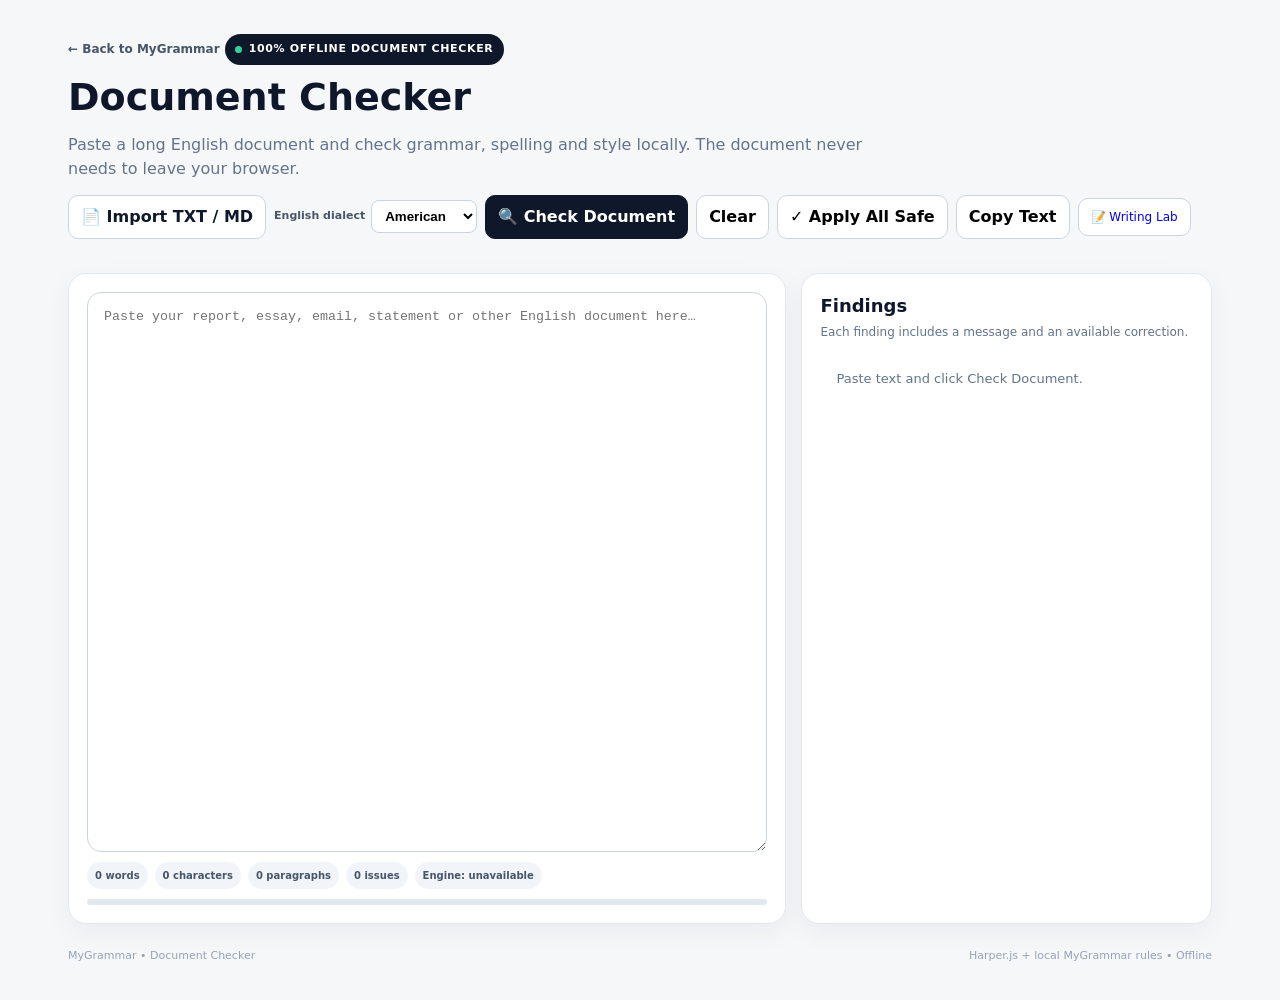
==== Document.html @ b42a9609 "Add dialect selector and bulk safe correction controls" ====
<!DOCTYPE html>
<html lang="en">
<head>
<meta charset="UTF-8">
<meta name="viewport" content="width=device-width,initial-scale=1.0">
<meta name="theme-color" content="#0f172a">
<title>MyGrammar — Document Checker</title>
<link rel="manifest" href="manifest.json">
<link rel="stylesheet" href="style.css">
<style>
.doc-hero{padding:8px 0 20px}.doc-hero h1{margin:4px 0 7px;font-size:38px}.doc-hero p{max-width:820px;color:#64748b;margin:0}
.doc-toolbar{display:flex;gap:8px;flex-wrap:wrap;align-items:center;margin:14px 0}.doc-toolbar label,.doc-toolbar button{font:inherit;font-weight:800}.file-input{display:none}.file-label,.doc-btn{border:1px solid #cbd5e1;background:#fff;border-radius:10px;padding:9px 12px;cursor:pointer;font-size:12px}.doc-btn.primary{background:#0f172a;color:#fff;border-color:#0f172a}
.doc-layout{display:grid;grid-template-columns:minmax(0,1.4fr) minmax(340px,.8fr);gap:15px}.doc-editor,.doc-results{padding:18px}.doc-editor textarea{min-height:560px;margin-top:0}.doc-meta{display:flex;gap:7px;flex-wrap:wrap;margin:10px 0}.stat{font-size:10px;font-weight:800;background:#f1f5f9;color:#475569;padding:6px 8px;border-radius:999px}
.progress{height:6px;background:#e2e8f0;border-radius:999px;overflow:hidden;margin-top:10px}.progress>span{display:block;height:100%;width:0;background:#0f172a;transition:width .2s}
.results-scroll{max-height:610px;overflow:auto;display:grid;gap:9px}.result-item{border:1px solid #e2e8f0;border-radius:12px;padding:12px;background:#fbfdff}.result-item h3{margin:0;font-size:13px}.result-item p{margin:6px 0;font-size:12px;color:#475569}.result-snippet{font-family:ui-monospace,SFMono-Regular,Menlo,monospace;background:#f8fafc;border-radius:8px;padding:8px;font-size:11px;white-space:pre-wrap}.result-actions{display:flex;gap:7px;margin-top:9px}.result-actions button{border:1px solid #cbd5e1;border-radius:8px;background:#fff;padding:7px 9px;font-size:11px;font-weight:800;cursor:pointer}.result-actions .apply{background:#0f172a;color:#fff}.ok-state{padding:18px;color:#166534;background:#f0fdf4;border-radius:12px;border:1px solid #bbf7d0;font-size:13px}
@media(max-width:900px){.doc-layout{grid-template-columns:1fr}.results-scroll{max-height:none}}@media(max-width:600px){.doc-hero h1{font-size:32px}.doc-editor textarea{min-height:400px}}
</style>
</head>
<body>
<div class="shell">
<header class="doc-hero">
<a href="index.html" class="back" style="text-decoration:none;color:#475569;font-size:12px;font-weight:800">← Back to MyGrammar</a>
<div class="brand-row"><span class="offline-dot"></span><span>100% OFFLINE DOCUMENT CHECKER</span></div>
<h1>Document Checker</h1>
<p>Paste a long English document and check grammar, spelling and style locally. The document never needs to leave your browser.</p>
<div class="doc-toolbar">
<label for="fileInput" class="file-label">📄 Import TXT / MD</label>
<label style="display:flex;align-items:center;gap:6px;font-size:11px;color:#475569;font-weight:800">English dialect<select id="dialectSelect" style="border:1px solid #cbd5e1;border-radius:8px;padding:7px 9px;background:#fff;font-weight:700"><option value="American">American</option><option value="British">British</option><option value="Australian">Australian</option><option value="Canadian">Canadian</option><option value="Indian">Indian</option></select></label><input id="fileInput" class="file-input" type="file" accept=".txt,.md,text/plain,text/markdown">
<button id="checkBtn" class="doc-btn primary">🔍 Check Document</button>
<button id="clearBtn" class="doc-btn">Clear</button>
<button id="applyAllBtn" class="doc-btn">✓ Apply All Safe</button>
<button id="copyBtn" class="doc-btn">Copy Text</button>
<a href="Toefl.html" class="file-label" style="text-decoration:none">📝 Writing Lab</a>
</div>
</header>

<div class="doc-layout">
<section class="card doc-editor">
<textarea id="docText" placeholder="Paste your report, essay, email, statement or other English document here…"></textarea>
<div class="doc-meta">
<span id="wordStat" class="stat">0 words</span>
<span id="charStat" class="stat">0 characters</span>
<span id="paraStat" class="stat">0 paragraphs</span>
<span id="issueStat" class="stat">0 issues</span>
<span id="engineStat" class="stat">Engine: loading…</span>
</div>
<div class="progress"><span id="progressBar"></span></div>
</section>

<aside class="card doc-results">
<h2 style="margin:0;font-size:18px">Findings</h2>
<p style="margin:4px 0 12px;color:#64748b;font-size:12px">Each finding includes a message and an available correction.</p>
<div id="results" class="results-scroll"><div style="padding:16px;color:#64748b;font-size:13px">Paste text and click Check Document.</div></div>
</aside>
</div>

<footer><span>MyGrammar • Document Checker</span><span>Harper.js + local MyGrammar rules • Offline</span></footer>
</div>
<script src="vendor/harper.bundle.js"></script>
<script src="document.js"></script>
</body>
</html>
---- style.css ----
:root{font-family:Inter,ui-sans-serif,system-ui,-apple-system,BlinkMacSystemFont,"Segoe UI",sans-serif;color:#0f172a;background:#f6f7f9;line-height:1.5}
*{box-sizing:border-box}body{margin:0}.shell{max-width:1180px;margin:0 auto;padding:26px 18px 36px}.topbar{display:flex;justify-content:space-between;gap:20px;align-items:flex-start;padding:8px 0 22px}.brand-row{display:inline-flex;align-items:center;gap:7px;background:#0f172a;color:#fff;font-size:11px;font-weight:800;letter-spacing:.06em;border-radius:999px;padding:7px 10px}.offline-dot{width:7px;height:7px;border-radius:50%;background:#34d399}.topbar h1{font-size:42px;line-height:1;margin:13px 0 7px;letter-spacing:-.03em}.topbar p{margin:0;color:#64748b;font-size:15px}.kb-status{font-size:12px;color:#64748b;padding:8px 0}
.tabs{display:flex;gap:7px;flex-wrap:wrap;margin-bottom:16px}.tab{border:1px solid #dbe1e8;background:#fff;color:#334155;padding:10px 14px;border-radius:11px;font-weight:800;cursor:pointer}.tab:hover{border-color:#94a3b8}.tab.active{background:#0f172a;color:#fff;border-color:#0f172a}
.tab-panel{display:none}.tab-panel.active{display:block}.grid-main{display:grid;grid-template-columns:minmax(0,1.4fr) minmax(340px,.8fr);gap:16px}.card{background:#fff;border:1px solid #e4e8ee;border-radius:18px;box-shadow:0 9px 28px rgba(15,23,42,.05)}.editor-card,.suggestion-card{padding:20px}.panel-title{display:flex;justify-content:space-between;gap:14px;align-items:flex-start}.panel-title h2{font-size:18px;margin:0}.panel-title p{font-size:12px;color:#64748b;margin:4px 0 0}.panel-title.compact{margin-bottom:12px}.mini-status{font-size:12px;color:#64748b;white-space:nowrap}.count-badge{display:grid;place-items:center;min-width:28px;height:28px;padding:0 7px;background:#f1f5f9;border-radius:999px;font-size:12px;font-weight:800}
textarea{display:block;width:100%;min-height:300px;margin-top:14px;resize:vertical;border:1px solid #cbd5e1;border-radius:14px;padding:16px;font:17px/1.65 inherit;color:#0f172a;outline:none;background:#fff}textarea:focus{border-color:#94a3b8;box-shadow:0 0 0 3px rgba(15,23,42,.06)}.editor-footer{display:flex;justify-content:space-between;gap:12px;align-items:center;margin-top:11px}.button-row{display:flex;gap:8px}.btn{border:1px solid #cbd5e1;background:#fff;border-radius:10px;padding:9px 12px;font:inherit;font-weight:800;cursor:pointer}.btn:hover{transform:translateY(-1px)}.btn.ghost{background:#f8fafc}.issue-summary{font-size:12px;color:#64748b}.suggestions{display:grid;gap:10px;max-height:490px;overflow:auto;padding-right:2px}.empty-state{padding:18px 3px;color:#64748b;font-size:13px}.suggestion{border:1px solid #e2e8f0;border-radius:13px;padding:13px;background:#fbfdff}.suggestion-head{display:flex;align-items:center;gap:8px}.severity{font-size:10px;text-transform:uppercase;letter-spacing:.06em;font-weight:900}.severity.error{color:#b91c1c}.severity.warn{color:#a16207}.suggestion h3{font-size:13px;margin:0}.comparison{margin-top:7px;font-size:14px}.wrong{color:#b91c1c;text-decoration:line-through}.correct{color:#166534;font-weight:900}.explanation{font-size:12px;color:#475569;margin-top:7px}.formula-box{margin-top:9px;padding:9px;border-radius:10px;background:#f8fafc;border:1px solid #eef2f7}.formula-label{font-size:9px;letter-spacing:.07em;text-transform:uppercase;font-weight:900;color:#64748b}.formula{font-family:ui-monospace,SFMono-Regular,Menlo,monospace;font-size:12px;margin-top:3px}.suggestion-actions{display:flex;gap:7px;margin-top:10px}.suggestion-actions button{border:1px solid #cbd5e1;background:#fff;border-radius:8px;padding:7px 10px;font-size:11px;font-weight:800;cursor:pointer}.suggestion-actions .apply{background:#0f172a;color:#fff;border-color:#0f172a}
.quick-guide{margin-top:16px;padding:18px;display:flex;justify-content:space-between;gap:20px;align-items:center}.eyebrow{font-size:10px;letter-spacing:.1em;text-transform:uppercase;font-weight:900;color:#64748b}.quick-guide h3{margin:4px 0 0;font-size:16px}.guide-chips{display:flex;flex-wrap:wrap;gap:7px;justify-content:flex-end}.guide-chips span{font-size:11px;border:1px solid #e2e8f0;border-radius:999px;padding:6px 9px;color:#475569;background:#f8fafc}
.section-heading{padding:8px 2px 14px}.section-heading h2{font-size:26px;margin:4px 0}.section-heading p{margin:0;color:#64748b}.sample-list{display:grid;gap:11px}.sample{display:grid;grid-template-columns:1fr auto;gap:14px;align-items:center;padding:16px;background:#fff;border:1px solid #e4e8ee;border-radius:15px}.sample h3{font-size:14px;margin:0 0 5px}.sample p{font-size:13px;color:#475569;margin:0}.sample-bad{font-family:ui-monospace,monospace;color:#b91c1c}.sample-good{font-family:ui-monospace,monospace;color:#166534}.sample button{border:0;background:#0f172a;color:#fff;padding:9px 11px;border-radius:9px;font-weight:800;cursor:pointer}
.dictionary-toolbar{padding:13px;display:flex;gap:10px;justify-content:space-between;align-items:center;margin-bottom:12px}.search{flex:1;min-width:0;border:1px solid #cbd5e1;border-radius:10px;padding:10px 12px;font:inherit;outline:none}.segmented{display:flex;gap:5px}.verb-filter{border:1px solid #dbe1e8;background:#fff;border-radius:9px;padding:8px 10px;font-weight:800;cursor:pointer;font-size:12px}.verb-filter.active{background:#0f172a;color:#fff;border-color:#0f172a}.table-card{overflow:hidden}.table-scroll{overflow:auto}table{width:100%;border-collapse:collapse;font-size:13px}th,td{text-align:left;padding:11px 13px;border-bottom:1px solid #eef2f7;white-space:nowrap}th{font-size:10px;text-transform:uppercase;letter-spacing:.07em;color:#64748b;background:#f8fafc}td.type{font-weight:800}.type.regular{color:#0369a1}.type.irregular{color:#9333ea}
.grammar-grid{display:grid;grid-template-columns:repeat(2,minmax(0,1fr));gap:12px}.grammar-card{padding:16px;background:#fff;border:1px solid #e4e8ee;border-radius:15px}.grammar-card h3{margin:5px 0;font-size:16px}.grammar-formula{font-family:ui-monospace,SFMono-Regular,Menlo,monospace;background:#f8fafc;border:1px solid #eef2f7;border-radius:9px;padding:9px;font-size:12px}.grammar-card p{font-size:12px;color:#475569}.signal-list{display:flex;flex-wrap:wrap;gap:5px}.signal-list span{font-size:10px;border-radius:999px;background:#f1f5f9;padding:4px 7px;color:#475569}footer{display:flex;justify-content:space-between;margin-top:24px;color:#94a3b8;font-size:11px}
@media(max-width:900px){.grid-main{grid-template-columns:1fr}.suggestions{max-height:none}.quick-guide{display:block}.guide-chips{justify-content:flex-start;margin-top:12px}.grammar-grid{grid-template-columns:1fr}}@media(max-width:600px){.shell{padding:18px 12px 30px}.topbar{display:block}.kb-status{padding-top:12px}.topbar h1{font-size:35px}.tabs{overflow:auto;flex-wrap:nowrap}.tab{white-space:nowrap}.editor-footer{display:block}.issue-summary{margin-top:8px}.dictionary-toolbar{display:block}.segmented{margin-top:8px}.sample{grid-template-columns:1fr}.sample button{width:max-content}}
.example-box{margin-top:10px;padding:10px;border:1px solid #eef2f7;border-radius:10px;background:#fff}.example-line{display:flex;gap:8px;align-items:flex-start;padding:5px 0;font-size:12px;color:#334155}.example-label{min-width:62px;font-size:9px;text-transform:uppercase;letter-spacing:.05em;font-weight:900;color:#64748b}.example-line.positive span:last-child{color:#166534}.example-line.negative span:last-child{color:#b91c1c}.example-line.question span:last-child{color:#1d4ed8}.example-line.positive,.example-line.negative,.example-line.question{border-radius:7px;padding:6px 7px;margin-top:2px}.example-line.positive{background:#f0fdf4}.example-line.negative{background:#fef2f2}.example-line.question{background:#eff6ff}.source-note{font-size:10px;color:#64748b;margin-top:6px}
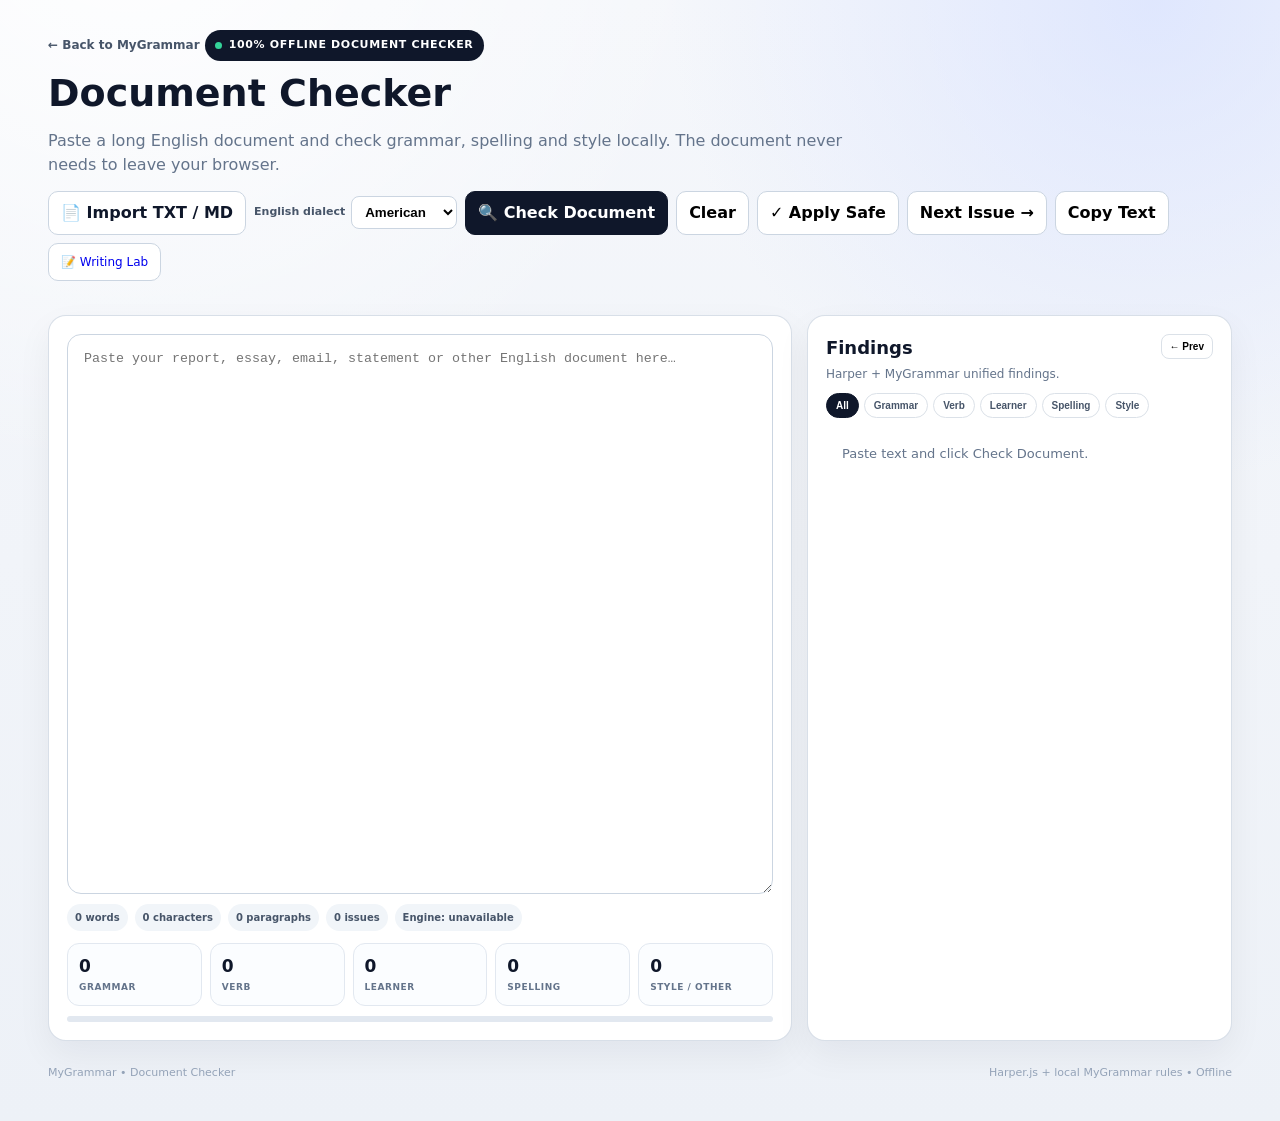
==== commit 4eb81ce6: "feat: upgrade document checker with hybrid grammar engine" ====
--- a/Document.html
+++ b/Document.html
@@ -7,14 +7,15 @@
 <title>MyGrammar — Document Checker</title>
 <link rel="manifest" href="manifest.json">
 <link rel="stylesheet" href="style.css">
-<style>
-.doc-hero{padding:8px 0 20px}.doc-hero h1{margin:4px 0 7px;font-size:38px}.doc-hero p{max-width:820px;color:#64748b;margin:0}
-.doc-toolbar{display:flex;gap:8px;flex-wrap:wrap;align-items:center;margin:14px 0}.doc-toolbar label,.doc-toolbar button{font:inherit;font-weight:800}.file-input{display:none}.file-label,.doc-btn{border:1px solid #cbd5e1;background:#fff;border-radius:10px;padding:9px 12px;cursor:pointer;font-size:12px}.doc-btn.primary{background:#0f172a;color:#fff;border-color:#0f172a}
-.doc-layout{display:grid;grid-template-columns:minmax(0,1.4fr) minmax(340px,.8fr);gap:15px}.doc-editor,.doc-results{padding:18px}.doc-editor textarea{min-height:560px;margin-top:0}.doc-meta{display:flex;gap:7px;flex-wrap:wrap;margin:10px 0}.stat{font-size:10px;font-weight:800;background:#f1f5f9;color:#475569;padding:6px 8px;border-radius:999px}
+<style>.doc-hero{padding:8px 0 20px}.doc-hero h1{margin:4px 0 7px;font-size:38px}.doc-hero p{max-width:820px;color:#64748b;margin:0}
+.doc-toolbar{display:flex;gap:8px;flex-wrap:wrap;align-items:center;margin:14px 0}.doc-toolbar label,.doc-toolbar button{font:inherit;font-weight:800}.file-input{display:none}.file-label,.doc-btn{border:1px solid #cbd5e1;background:#fff;border-radius:10px;padding:9px 12px;cursor:pointer;font-size:12px}.doc-btn.primary{background:#0f172a;color:#fff;border-color:#0f172a}.doc-btn:disabled{opacity:.5;cursor:not-allowed}
+.doc-layout{display:grid;grid-template-columns:minmax(0,1.4fr) minmax(350px,.8fr);gap:15px}.doc-editor,.doc-results{padding:18px}.doc-editor textarea{min-height:560px;margin-top:0}.doc-meta{display:flex;gap:7px;flex-wrap:wrap;margin:10px 0}.stat{font-size:10px;font-weight:800;background:#f1f5f9;color:#475569;padding:6px 8px;border-radius:999px}
 .progress{height:6px;background:#e2e8f0;border-radius:999px;overflow:hidden;margin-top:10px}.progress>span{display:block;height:100%;width:0;background:#0f172a;transition:width .2s}
-.results-scroll{max-height:610px;overflow:auto;display:grid;gap:9px}.result-item{border:1px solid #e2e8f0;border-radius:12px;padding:12px;background:#fbfdff}.result-item h3{margin:0;font-size:13px}.result-item p{margin:6px 0;font-size:12px;color:#475569}.result-snippet{font-family:ui-monospace,SFMono-Regular,Menlo,monospace;background:#f8fafc;border-radius:8px;padding:8px;font-size:11px;white-space:pre-wrap}.result-actions{display:flex;gap:7px;margin-top:9px}.result-actions button{border:1px solid #cbd5e1;border-radius:8px;background:#fff;padding:7px 9px;font-size:11px;font-weight:800;cursor:pointer}.result-actions .apply{background:#0f172a;color:#fff}.ok-state{padding:18px;color:#166534;background:#f0fdf4;border-radius:12px;border:1px solid #bbf7d0;font-size:13px}
-@media(max-width:900px){.doc-layout{grid-template-columns:1fr}.results-scroll{max-height:none}}@media(max-width:600px){.doc-hero h1{font-size:32px}.doc-editor textarea{min-height:400px}}
-</style>
+.health-grid{display:grid;grid-template-columns:repeat(5,1fr);gap:8px;margin-top:12px}.health-card{padding:10px 11px;border:1px solid #e2e8f0;border-radius:12px;background:#fbfdff}.health-card strong{display:block;font-size:17px}.health-card span{display:block;margin-top:2px;font-size:9px;text-transform:uppercase;letter-spacing:.06em;color:#64748b;font-weight:900}
+.results-head{display:flex;justify-content:space-between;align-items:flex-start;gap:10px}.results-tools{display:flex;flex-wrap:wrap;gap:5px;margin:10px 0}.filter-btn{border:1px solid #dbe1e8;background:#fff;border-radius:999px;padding:6px 9px;font-size:10px;font-weight:900;color:#475569;cursor:pointer}.filter-btn.active{background:#0f172a;color:#fff;border-color:#0f172a}
+.results-scroll{max-height:590px;overflow:auto;display:grid;gap:9px}.result-item{border:1px solid #e2e8f0;border-radius:12px;padding:12px;background:#fbfdff}.result-item.review{border-left:3px solid #f59e0b}.result-item.safe{border-left:3px solid #22c55e}.result-head{display:flex;justify-content:space-between;gap:8px;align-items:flex-start}.result-item h3{margin:0;font-size:13px}.result-badges{display:flex;gap:5px;flex-wrap:wrap;justify-content:flex-end}.badge{font-size:9px;font-weight:900;text-transform:uppercase;letter-spacing:.05em;padding:4px 6px;border-radius:999px;background:#f1f5f9;color:#475569}.badge.safe{background:#ecfdf5;color:#166534}.badge.review{background:#fffbeb;color:#92400e}.result-item p{margin:6px 0;font-size:12px;color:#475569}.result-snippet{font-family:ui-monospace,SFMono-Regular,Menlo,monospace;background:#f8fafc;border-radius:8px;padding:8px;font-size:11px;white-space:pre-wrap}.result-actions{display:flex;gap:7px;margin-top:9px;flex-wrap:wrap}.result-actions button{border:1px solid #cbd5e1;border-radius:8px;background:#fff;padding:7px 9px;font-size:11px;font-weight:800;cursor:pointer}.result-actions .apply{background:#0f172a;color:#fff}.ok-state{padding:18px;color:#166534;background:#f0fdf4;border-radius:12px;border:1px solid #bbf7d0;font-size:13px}.nav-issue{display:flex;gap:6px}.nav-issue button{border:1px solid #dbe1e8;background:#fff;border-radius:8px;padding:6px 8px;font-size:10px;font-weight:800;cursor:pointer}
+@media(max-width:980px){.health-grid{grid-template-columns:repeat(3,1fr)}.doc-layout{grid-template-columns:1fr}.results-scroll{max-height:none}}
+@media(max-width:600px){.doc-hero h1{font-size:32px}.doc-editor textarea{min-height:400px}.health-grid{grid-template-columns:repeat(2,1fr)}.results-head{display:block}.nav-issue{margin-top:8px}}</style>
 </head>
 <body>
 <div class="shell">
@@ -28,7 +29,7 @@
 <label style="display:flex;align-items:center;gap:6px;font-size:11px;color:#475569;font-weight:800">English dialect<select id="dialectSelect" style="border:1px solid #cbd5e1;border-radius:8px;padding:7px 9px;background:#fff;font-weight:700"><option value="American">American</option><option value="British">British</option><option value="Australian">Australian</option><option value="Canadian">Canadian</option><option value="Indian">Indian</option></select></label><input id="fileInput" class="file-input" type="file" accept=".txt,.md,text/plain,text/markdown">
 <button id="checkBtn" class="doc-btn primary">🔍 Check Document</button>
 <button id="clearBtn" class="doc-btn">Clear</button>
-<button id="applyAllBtn" class="doc-btn">✓ Apply All Safe</button>
+<button id="applyAllBtn" class="doc-btn">✓ Apply Safe</button><button id="nextIssueBtn" class="doc-btn">Next Issue →</button>
 <button id="copyBtn" class="doc-btn">Copy Text</button>
 <a href="Toefl.html" class="file-label" style="text-decoration:none">📝 Writing Lab</a>
 </div>
@@ -44,12 +45,26 @@
 <span id="issueStat" class="stat">0 issues</span>
 <span id="engineStat" class="stat">Engine: loading…</span>
 </div>
+<div class="health-grid" aria-label="Document health">
+  <div class="health-card"><strong id="healthGrammar">0</strong><span>Grammar</span></div>
+  <div class="health-card"><strong id="healthVerb">0</strong><span>Verb</span></div>
+  <div class="health-card"><strong id="healthLearner">0</strong><span>Learner</span></div>
+  <div class="health-card"><strong id="healthSpelling">0</strong><span>Spelling</span></div>
+  <div class="health-card"><strong id="healthStyle">0</strong><span>Style / Other</span></div>
+</div>
 <div class="progress"><span id="progressBar"></span></div>
 </section>
 
 <aside class="card doc-results">
-<h2 style="margin:0;font-size:18px">Findings</h2>
-<p style="margin:4px 0 12px;color:#64748b;font-size:12px">Each finding includes a message and an available correction.</p>
+<div class="results-head"><div><h2 style="margin:0;font-size:18px">Findings</h2><p style="margin:4px 0 0;color:#64748b;font-size:12px">Harper + MyGrammar unified findings.</p></div><div class="nav-issue"><button id="prevIssueBtn" type="button">← Prev</button></div></div>
+<div class="results-tools">
+  <button class="filter-btn active" data-filter="all">All</button>
+  <button class="filter-btn" data-filter="Grammar">Grammar</button>
+  <button class="filter-btn" data-filter="Verb">Verb</button>
+  <button class="filter-btn" data-filter="Indonesian learner pattern">Learner</button>
+  <button class="filter-btn" data-filter="Spelling">Spelling</button>
+  <button class="filter-btn" data-filter="Style">Style</button>
+</div>
 <div id="results" class="results-scroll"><div style="padding:16px;color:#64748b;font-size:13px">Paste text and click Check Document.</div></div>
 </aside>
 </div>
@@ -57,6 +72,7 @@
 <footer><span>MyGrammar • Document Checker</span><span>Harper.js + local MyGrammar rules • Offline</span></footer>
 </div>
 <script src="vendor/harper.bundle.js"></script>
+<script src="grammar-engine.js"></script>
 <script src="document.js"></script>
 </body>
 </html>
--- a/style.css
+++ b/style.css
@@ -1,6 +1,6 @@
-:root{font-family:Inter,ui-sans-serif,system-ui,-apple-system,BlinkMacSystemFont,"Segoe UI",sans-serif;color:#0f172a;background:#f6f7f9;line-height:1.5}
-*{box-sizing:border-box}body{margin:0}.shell{max-width:1180px;margin:0 auto;padding:26px 18px 36px}.topbar{display:flex;justify-content:space-between;gap:20px;align-items:flex-start;padding:8px 0 22px}.brand-row{display:inline-flex;align-items:center;gap:7px;background:#0f172a;color:#fff;font-size:11px;font-weight:800;letter-spacing:.06em;border-radius:999px;padding:7px 10px}.offline-dot{width:7px;height:7px;border-radius:50%;background:#34d399}.topbar h1{font-size:42px;line-height:1;margin:13px 0 7px;letter-spacing:-.03em}.topbar p{margin:0;color:#64748b;font-size:15px}.kb-status{font-size:12px;color:#64748b;padding:8px 0}
-.tabs{display:flex;gap:7px;flex-wrap:wrap;margin-bottom:16px}.tab{border:1px solid #dbe1e8;background:#fff;color:#334155;padding:10px 14px;border-radius:11px;font-weight:800;cursor:pointer}.tab:hover{border-color:#94a3b8}.tab.active{background:#0f172a;color:#fff;border-color:#0f172a}
+:root{font-family:-apple-system,BlinkMacSystemFont,"SF Pro Display","SF Pro Text",Inter,ui-sans-serif,system-ui,"Segoe UI",sans-serif;color:#0f172a;background:#eef1f6;line-height:1.5;color-scheme:light}
+*{box-sizing:border-box}body{margin:0}.shell{max-width:1220px;margin:0 auto;padding:22px 18px 40px}.topbar{display:flex;justify-content:space-between;gap:20px;align-items:flex-start;padding:7px 0 16px}.mac-window-brand{display:flex;gap:15px;align-items:flex-start}.traffic-lights{display:flex;gap:7px;padding-top:5px}.traffic{width:12px;height:12px;border-radius:50%;display:block;box-shadow:inset 0 0 0 1px rgba(0,0,0,.12),0 1px 2px rgba(15,23,42,.08)}.traffic.red{background:#ff5f57}.traffic.yellow{background:#febc2e}.traffic.green{background:#28c840}.brand-copy{min-width:0}.brand-row{display:inline-flex;align-items:center;gap:7px;background:#0f172a;color:#fff;font-size:11px;font-weight:800;letter-spacing:.06em;border-radius:999px;padding:7px 10px}.offline-dot{width:7px;height:7px;border-radius:50%;background:#34d399}.topbar h1{font-size:42px;line-height:1;margin:13px 0 7px;letter-spacing:-.04em}.topbar p{margin:0;color:#64748b;font-size:15px}.kb-status{font-size:12px;color:#64748b;padding:8px 0}
+.tabs{display:none}.topnav{position:sticky;top:12px;z-index:20;display:flex;justify-content:space-between;gap:10px;align-items:center;margin:0 0 18px;padding:6px;border:1px solid rgba(255,255,255,.8);border-radius:18px;background:rgba(255,255,255,.72);backdrop-filter:blur(22px) saturate(170%);-webkit-backdrop-filter:blur(22px) saturate(170%);box-shadow:0 12px 34px rgba(15,23,42,.08),inset 0 1px 0 rgba(255,255,255,.8)}.nav-group{display:flex;gap:4px;align-items:center}.nav-item,.nav-tool{border:0;background:transparent;color:#475569;padding:9px 12px;border-radius:12px;font:inherit;font-size:12px;font-weight:800;cursor:pointer;white-space:nowrap;transition:.18s ease}.nav-item:hover,.nav-tool:hover{background:rgba(241,245,249,.9);color:#0f172a}.nav-item.active{background:rgba(15,23,42,.93);color:#fff;box-shadow:0 3px 9px rgba(15,23,42,.16)}.nav-tool{border:1px solid #e2e8f0;background:rgba(255,255,255,.72);text-decoration:none}.nav-tool.primary{background:#0f172a;color:#fff;border-color:#0f172a;box-shadow:0 4px 12px rgba(15,23,42,.14)}
 .tab-panel{display:none}.tab-panel.active{display:block}.grid-main{display:grid;grid-template-columns:minmax(0,1.4fr) minmax(340px,.8fr);gap:16px}.card{background:#fff;border:1px solid #e4e8ee;border-radius:18px;box-shadow:0 9px 28px rgba(15,23,42,.05)}.editor-card,.suggestion-card{padding:20px}.panel-title{display:flex;justify-content:space-between;gap:14px;align-items:flex-start}.panel-title h2{font-size:18px;margin:0}.panel-title p{font-size:12px;color:#64748b;margin:4px 0 0}.panel-title.compact{margin-bottom:12px}.mini-status{font-size:12px;color:#64748b;white-space:nowrap}.count-badge{display:grid;place-items:center;min-width:28px;height:28px;padding:0 7px;background:#f1f5f9;border-radius:999px;font-size:12px;font-weight:800}
 textarea{display:block;width:100%;min-height:300px;margin-top:14px;resize:vertical;border:1px solid #cbd5e1;border-radius:14px;padding:16px;font:17px/1.65 inherit;color:#0f172a;outline:none;background:#fff}textarea:focus{border-color:#94a3b8;box-shadow:0 0 0 3px rgba(15,23,42,.06)}.editor-footer{display:flex;justify-content:space-between;gap:12px;align-items:center;margin-top:11px}.button-row{display:flex;gap:8px}.btn{border:1px solid #cbd5e1;background:#fff;border-radius:10px;padding:9px 12px;font:inherit;font-weight:800;cursor:pointer}.btn:hover{transform:translateY(-1px)}.btn.ghost{background:#f8fafc}.issue-summary{font-size:12px;color:#64748b}.suggestions{display:grid;gap:10px;max-height:490px;overflow:auto;padding-right:2px}.empty-state{padding:18px 3px;color:#64748b;font-size:13px}.suggestion{border:1px solid #e2e8f0;border-radius:13px;padding:13px;background:#fbfdff}.suggestion-head{display:flex;align-items:center;gap:8px}.severity{font-size:10px;text-transform:uppercase;letter-spacing:.06em;font-weight:900}.severity.error{color:#b91c1c}.severity.warn{color:#a16207}.suggestion h3{font-size:13px;margin:0}.comparison{margin-top:7px;font-size:14px}.wrong{color:#b91c1c;text-decoration:line-through}.correct{color:#166534;font-weight:900}.explanation{font-size:12px;color:#475569;margin-top:7px}.formula-box{margin-top:9px;padding:9px;border-radius:10px;background:#f8fafc;border:1px solid #eef2f7}.formula-label{font-size:9px;letter-spacing:.07em;text-transform:uppercase;font-weight:900;color:#64748b}.formula{font-family:ui-monospace,SFMono-Regular,Menlo,monospace;font-size:12px;margin-top:3px}.suggestion-actions{display:flex;gap:7px;margin-top:10px}.suggestion-actions button{border:1px solid #cbd5e1;background:#fff;border-radius:8px;padding:7px 10px;font-size:11px;font-weight:800;cursor:pointer}.suggestion-actions .apply{background:#0f172a;color:#fff;border-color:#0f172a}
 .quick-guide{margin-top:16px;padding:18px;display:flex;justify-content:space-between;gap:20px;align-items:center}.eyebrow{font-size:10px;letter-spacing:.1em;text-transform:uppercase;font-weight:900;color:#64748b}.quick-guide h3{margin:4px 0 0;font-size:16px}.guide-chips{display:flex;flex-wrap:wrap;gap:7px;justify-content:flex-end}.guide-chips span{font-size:11px;border:1px solid #e2e8f0;border-radius:999px;padding:6px 9px;color:#475569;background:#f8fafc}
@@ -8,4 +8,40 @@
 .dictionary-toolbar{padding:13px;display:flex;gap:10px;justify-content:space-between;align-items:center;margin-bottom:12px}.search{flex:1;min-width:0;border:1px solid #cbd5e1;border-radius:10px;padding:10px 12px;font:inherit;outline:none}.segmented{display:flex;gap:5px}.verb-filter{border:1px solid #dbe1e8;background:#fff;border-radius:9px;padding:8px 10px;font-weight:800;cursor:pointer;font-size:12px}.verb-filter.active{background:#0f172a;color:#fff;border-color:#0f172a}.table-card{overflow:hidden}.table-scroll{overflow:auto}table{width:100%;border-collapse:collapse;font-size:13px}th,td{text-align:left;padding:11px 13px;border-bottom:1px solid #eef2f7;white-space:nowrap}th{font-size:10px;text-transform:uppercase;letter-spacing:.07em;color:#64748b;background:#f8fafc}td.type{font-weight:800}.type.regular{color:#0369a1}.type.irregular{color:#9333ea}
 .grammar-grid{display:grid;grid-template-columns:repeat(2,minmax(0,1fr));gap:12px}.grammar-card{padding:16px;background:#fff;border:1px solid #e4e8ee;border-radius:15px}.grammar-card h3{margin:5px 0;font-size:16px}.grammar-formula{font-family:ui-monospace,SFMono-Regular,Menlo,monospace;background:#f8fafc;border:1px solid #eef2f7;border-radius:9px;padding:9px;font-size:12px}.grammar-card p{font-size:12px;color:#475569}.signal-list{display:flex;flex-wrap:wrap;gap:5px}.signal-list span{font-size:10px;border-radius:999px;background:#f1f5f9;padding:4px 7px;color:#475569}footer{display:flex;justify-content:space-between;margin-top:24px;color:#94a3b8;font-size:11px}
 @media(max-width:900px){.grid-main{grid-template-columns:1fr}.suggestions{max-height:none}.quick-guide{display:block}.guide-chips{justify-content:flex-start;margin-top:12px}.grammar-grid{grid-template-columns:1fr}}@media(max-width:600px){.shell{padding:18px 12px 30px}.topbar{display:block}.kb-status{padding-top:12px}.topbar h1{font-size:35px}.tabs{overflow:auto;flex-wrap:nowrap}.tab{white-space:nowrap}.editor-footer{display:block}.issue-summary{margin-top:8px}.dictionary-toolbar{display:block}.segmented{margin-top:8px}.sample{grid-template-columns:1fr}.sample button{width:max-content}}
-.example-box{margin-top:10px;padding:10px;border:1px solid #eef2f7;border-radius:10px;background:#fff}.example-line{display:flex;gap:8px;align-items:flex-start;padding:5px 0;font-size:12px;color:#334155}.example-label{min-width:62px;font-size:9px;text-transform:uppercase;letter-spacing:.05em;font-weight:900;color:#64748b}.example-line.positive span:last-child{color:#166534}.example-line.negative span:last-child{color:#b91c1c}.example-line.question span:last-child{color:#1d4ed8}.example-line.positive,.example-line.negative,.example-line.question{border-radius:7px;padding:6px 7px;margin-top:2px}.example-line.positive{background:#f0fdf4}.example-line.negative{background:#fef2f2}.example-line.question{background:#eff6ff}.source-note{font-size:10px;color:#64748b;margin-top:6px}+.example-box{margin-top:10px;padding:10px;border:1px solid #eef2f7;border-radius:10px;background:#fff}.example-line{display:flex;gap:8px;align-items:flex-start;padding:5px 0;font-size:12px;color:#334155}.example-label{min-width:62px;font-size:9px;text-transform:uppercase;letter-spacing:.05em;font-weight:900;color:#64748b}.example-line.positive span:last-child{color:#166534}.example-line.negative span:last-child{color:#b91c1c}.example-line.question span:last-child{color:#1d4ed8}.example-line.positive,.example-line.negative,.example-line.question{border-radius:7px;padding:6px 7px;margin-top:2px}.example-line.positive{background:#f0fdf4}.example-line.negative{background:#fef2f2}.example-line.question{background:#eff6ff}.source-note{font-size:10px;color:#64748b;margin-top:6px}
+.reasoning-panel{margin-top:10px;border:1px solid #e2e8f0;border-radius:10px;background:#f8fafc;overflow:hidden}
+.reasoning-panel summary{cursor:pointer;padding:9px 10px;font-size:11px;font-weight:900;color:#334155;list-style:none}
+.reasoning-panel summary::-webkit-details-marker{display:none}
+.reasoning-panel summary::after{content:'+';float:right;color:#94a3b8}
+.reasoning-panel[open] summary::after{content:'−'}
+.reasoning-steps{list-style:none;margin:0;padding:0 10px 10px;display:grid;gap:7px}
+.reasoning-steps li{display:flex;gap:8px;align-items:flex-start;font-size:11px;color:#475569;line-height:1.45}
+.reasoning-number{display:grid;place-items:center;flex:0 0 19px;height:19px;border-radius:50%;background:#e2e8f0;color:#334155;font-size:9px;font-weight:900}
+
+body{background:
+  radial-gradient(circle at 10% -10%,rgba(255,255,255,.95),transparent 35%),
+  radial-gradient(circle at 90% 0%,rgba(214,224,255,.7),transparent 30%),
+  linear-gradient(180deg,#f5f7fb 0%,#edf1f7 100%);
+}
+.card,.sample,.grammar-card{box-shadow:0 14px 35px rgba(15,23,42,.055),inset 0 1px 0 rgba(255,255,255,.8)}
+.card{border-color:rgba(203,213,225,.75)}
+textarea,.search{background:rgba(255,255,255,.9)}
+.mac-primary{background:#0f172a!important;color:#fff;border-color:#0f172a!important;box-shadow:0 7px 15px rgba(15,23,42,.15)}
+.modal-backdrop{position:fixed;inset:0;z-index:100;display:grid;place-items:center;padding:20px;background:rgba(15,23,42,.28);backdrop-filter:blur(12px);-webkit-backdrop-filter:blur(12px)}
+.modal-backdrop[hidden]{display:none}
+.howto-modal{width:min(680px,100%);overflow:hidden;border:1px solid rgba(255,255,255,.8);border-radius:22px;background:rgba(249,250,252,.96);box-shadow:0 30px 80px rgba(15,23,42,.22),0 4px 20px rgba(15,23,42,.12)}
+.modal-window-bar{display:flex;justify-content:space-between;align-items:center;padding:11px 14px;border-bottom:1px solid rgba(226,232,240,.9);background:rgba(255,255,255,.7)}
+.modal-close{width:28px;height:28px;border:0;border-radius:50%;background:#eef2f6;color:#475569;font-size:20px;line-height:1;cursor:pointer}
+.modal-close:hover{background:#e2e8f0;color:#0f172a}
+.howto-content{padding:24px}
+.howto-content h2{font-size:30px;line-height:1.1;letter-spacing:-.03em;margin:6px 0 7px}
+.howto-lead{margin:0;color:#64748b;font-size:14px;max-width:560px}
+.howto-grid{display:grid;grid-template-columns:1fr 1fr;gap:11px;margin-top:20px}
+.howto-grid article{display:flex;gap:11px;padding:14px;border:1px solid #e2e8f0;border-radius:15px;background:rgba(255,255,255,.72)}
+.howto-grid h3{margin:1px 0 3px;font-size:13px}.howto-grid p{margin:0;font-size:11px;line-height:1.5;color:#64748b}
+.howto-number{display:grid;place-items:center;flex:0 0 28px;height:28px;border-radius:9px;background:#0f172a;color:#fff;font-size:12px;font-weight:900}
+.howto-note{display:flex;gap:10px;margin-top:14px;padding:13px 14px;border-radius:14px;background:#eef2ff;border:1px solid #dbeafe;color:#334155}
+.howto-note span{font-size:18px}.howto-note strong{font-size:12px}.howto-note p{margin:2px 0 0;font-size:11px;color:#64748b}
+.howto-actions{display:flex;justify-content:flex-end;gap:8px;margin-top:18px}
+@media(max-width:760px){.topnav{overflow:auto;justify-content:flex-start}.nav-tools{margin-left:auto}.nav-item span{display:none}.howto-grid{grid-template-columns:1fr}.howto-content{padding:20px}.howto-content h2{font-size:26px}}
+@media(max-width:600px){.shell{padding:16px 10px 28px}.mac-window-brand{gap:10px}.traffic-lights{display:none}.topbar h1{font-size:34px}.topnav{top:8px;border-radius:15px}.nav-tool{padding:9px 10px}.kb-status{font-size:11px}}
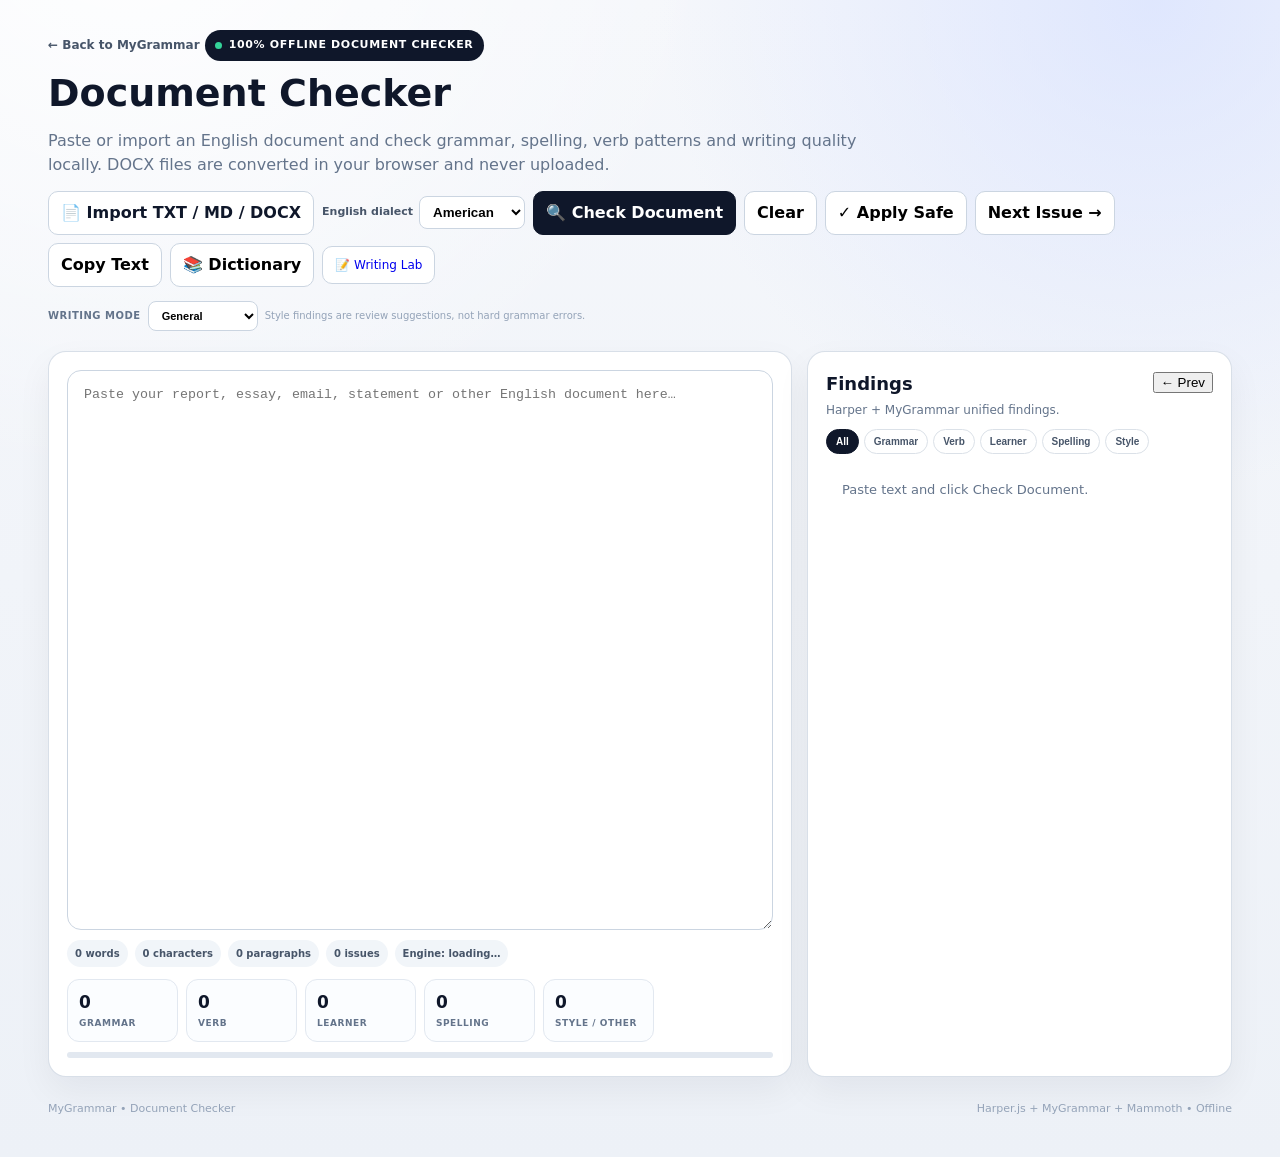
==== commit 0dbcaa60: "feat: add document writing modes sentence health dictionary and docx import" ====
--- a/Document.html
+++ b/Document.html
@@ -11,11 +11,15 @@
 .doc-toolbar{display:flex;gap:8px;flex-wrap:wrap;align-items:center;margin:14px 0}.doc-toolbar label,.doc-toolbar button{font:inherit;font-weight:800}.file-input{display:none}.file-label,.doc-btn{border:1px solid #cbd5e1;background:#fff;border-radius:10px;padding:9px 12px;cursor:pointer;font-size:12px}.doc-btn.primary{background:#0f172a;color:#fff;border-color:#0f172a}.doc-btn:disabled{opacity:.5;cursor:not-allowed}
 .doc-layout{display:grid;grid-template-columns:minmax(0,1.4fr) minmax(350px,.8fr);gap:15px}.doc-editor,.doc-results{padding:18px}.doc-editor textarea{min-height:560px;margin-top:0}.doc-meta{display:flex;gap:7px;flex-wrap:wrap;margin:10px 0}.stat{font-size:10px;font-weight:800;background:#f1f5f9;color:#475569;padding:6px 8px;border-radius:999px}
 .progress{height:6px;background:#e2e8f0;border-radius:999px;overflow:hidden;margin-top:10px}.progress>span{display:block;height:100%;width:0;background:#0f172a;transition:width .2s}
-.health-grid{display:grid;grid-template-columns:repeat(5,1fr);gap:8px;margin-top:12px}.health-card{padding:10px 11px;border:1px solid #e2e8f0;border-radius:12px;background:#fbfdff}.health-card strong{display:block;font-size:17px}.health-card span{display:block;margin-top:2px;font-size:9px;text-transform:uppercase;letter-spacing:.06em;color:#64748b;font-weight:900}
+.health-grid{display:grid;grid-template-columns:repeat(6,1fr);gap:8px;margin-top:12px}.health-card{padding:10px 11px;border:1px solid #e2e8f0;border-radius:12px;background:#fbfdff}.health-card strong{display:block;font-size:17px}.health-card span{display:block;margin-top:2px;font-size:9px;text-transform:uppercase;letter-spacing:.06em;color:#64748b;font-weight:900}.health-card small{display:block;margin-top:2px;font-size:9px;color:#94a3b8}
 .results-head{display:flex;justify-content:space-between;align-items:flex-start;gap:10px}.results-tools{display:flex;flex-wrap:wrap;gap:5px;margin:10px 0}.filter-btn{border:1px solid #dbe1e8;background:#fff;border-radius:999px;padding:6px 9px;font-size:10px;font-weight:900;color:#475569;cursor:pointer}.filter-btn.active{background:#0f172a;color:#fff;border-color:#0f172a}
-.results-scroll{max-height:590px;overflow:auto;display:grid;gap:9px}.result-item{border:1px solid #e2e8f0;border-radius:12px;padding:12px;background:#fbfdff}.result-item.review{border-left:3px solid #f59e0b}.result-item.safe{border-left:3px solid #22c55e}.result-head{display:flex;justify-content:space-between;gap:8px;align-items:flex-start}.result-item h3{margin:0;font-size:13px}.result-badges{display:flex;gap:5px;flex-wrap:wrap;justify-content:flex-end}.badge{font-size:9px;font-weight:900;text-transform:uppercase;letter-spacing:.05em;padding:4px 6px;border-radius:999px;background:#f1f5f9;color:#475569}.badge.safe{background:#ecfdf5;color:#166534}.badge.review{background:#fffbeb;color:#92400e}.result-item p{margin:6px 0;font-size:12px;color:#475569}.result-snippet{font-family:ui-monospace,SFMono-Regular,Menlo,monospace;background:#f8fafc;border-radius:8px;padding:8px;font-size:11px;white-space:pre-wrap}.result-actions{display:flex;gap:7px;margin-top:9px;flex-wrap:wrap}.result-actions button{border:1px solid #cbd5e1;border-radius:8px;background:#fff;padding:7px 9px;font-size:11px;font-weight:800;cursor:pointer}.result-actions .apply{background:#0f172a;color:#fff}.ok-state{padding:18px;color:#166534;background:#f0fdf4;border-radius:12px;border:1px solid #bbf7d0;font-size:13px}.nav-issue{display:flex;gap:6px}.nav-issue button{border:1px solid #dbe1e8;background:#fff;border-radius:8px;padding:6px 8px;font-size:10px;font-weight:800;cursor:pointer}
-@media(max-width:980px){.health-grid{grid-template-columns:repeat(3,1fr)}.doc-layout{grid-template-columns:1fr}.results-scroll{max-height:none}}
-@media(max-width:600px){.doc-hero h1{font-size:32px}.doc-editor textarea{min-height:400px}.health-grid{grid-template-columns:repeat(2,1fr)}.results-head{display:block}.nav-issue{margin-top:8px}}</style>
+.results-scroll{max-height:560px;overflow:auto;display:grid;gap:9px}.result-item{border:1px solid #e2e8f0;border-radius:12px;padding:12px;background:#fbfdff}.result-item.review{border-left:3px solid #f59e0b}.result-item.safe{border-left:3px solid #22c55e}.result-head{display:flex;justify-content:space-between;gap:8px;align-items:flex-start}.result-item h3{margin:0;font-size:13px}.result-badges{display:flex;gap:5px;flex-wrap:wrap;justify-content:flex-end}.badge{font-size:9px;font-weight:900;text-transform:uppercase;letter-spacing:.05em;padding:4px 6px;border-radius:999px;background:#f1f5f9;color:#475569}.badge.safe{background:#ecfdf5;color:#166534}.badge.review{background:#fffbeb;color:#92400e}.result-item p{margin:6px 0;font-size:12px;color:#475569}.result-snippet{font-family:ui-monospace,SFMono-Regular,Menlo,monospace;background:#f8fafc;border-radius:8px;padding:8px;font-size:11px;white-space:pre-wrap}.result-actions{display:flex;gap:7px;margin-top:9px;flex-wrap:wrap}.result-actions button{border:1px solid #cbd5e1;border-radius:8px;background:#fff;padding:7px 9px;font-size:11px;font-weight:800;cursor:pointer}.result-actions .apply{background:#0f172a;color:#fff}.ok-state{padding:18px;color:#166534;background:#f0fdf4;border-radius:12px;border:1px solid #bbf7d0;font-size:13px}
+.results-nav{display:flex;gap:6px}.results-nav button{border:1px solid #dbe1e8;background:#fff;border-radius:8px;padding:6px 8px;font-size:10px;font-weight:800;cursor:pointer}
+.mode-row{display:flex;gap:7px;align-items:center;flex-wrap:wrap;margin-top:9px}.mode-row label{font-size:10px;color:#64748b;font-weight:900;text-transform:uppercase;letter-spacing:.05em}.mode-row select{border:1px solid #cbd5e1;border-radius:8px;padding:7px 9px;background:#fff;font-weight:800;font-size:11px}
+.dictionary-panel{margin-top:10px;padding:12px;border:1px solid #e2e8f0;border-radius:12px;background:#f8fafc}.dictionary-row{display:flex;gap:7px}.dictionary-row input{flex:1;min-width:0;border:1px solid #cbd5e1;border-radius:8px;padding:8px 10px;font:inherit;font-size:12px}.dictionary-list{display:flex;gap:6px;flex-wrap:wrap;margin-top:9px}.dictionary-chip{display:inline-flex;gap:5px;align-items:center;border:1px solid #dbe1e8;background:#fff;border-radius:999px;padding:5px 8px;font-size:10px;font-weight:800;color:#475569}.dictionary-chip button{border:0;background:transparent;color:#94a3b8;cursor:pointer;padding:0;font-weight:900}
+.sentence-note{margin-top:10px;padding:10px 12px;border-radius:10px;background:#f8fafc;border:1px solid #e2e8f0;color:#475569;font-size:11px;line-height:1.5}
+@media(max-width:1100px){.health-grid{grid-template-columns:repeat(3,1fr)}}@media(max-width:980px){.doc-layout{grid-template-columns:1fr}.results-scroll{max-height:none}}
+@media(max-width:600px){.doc-hero h1{font-size:32px}.doc-editor textarea{min-height:400px}.health-grid{grid-template-columns:repeat(2,1fr)}.results-head{display:block}.results-nav{margin-top:8px}}</style>
 </head>
 <body>
 <div class="shell">
@@ -23,15 +27,34 @@
 <a href="index.html" class="back" style="text-decoration:none;color:#475569;font-size:12px;font-weight:800">← Back to MyGrammar</a>
 <div class="brand-row"><span class="offline-dot"></span><span>100% OFFLINE DOCUMENT CHECKER</span></div>
 <h1>Document Checker</h1>
-<p>Paste a long English document and check grammar, spelling and style locally. The document never needs to leave your browser.</p>
+<p>Paste or import an English document and check grammar, spelling, verb patterns and writing quality locally. DOCX files are converted in your browser and never uploaded.</p>
 <div class="doc-toolbar">
-<label for="fileInput" class="file-label">📄 Import TXT / MD</label>
-<label style="display:flex;align-items:center;gap:6px;font-size:11px;color:#475569;font-weight:800">English dialect<select id="dialectSelect" style="border:1px solid #cbd5e1;border-radius:8px;padding:7px 9px;background:#fff;font-weight:700"><option value="American">American</option><option value="British">British</option><option value="Australian">Australian</option><option value="Canadian">Canadian</option><option value="Indian">Indian</option></select></label><input id="fileInput" class="file-input" type="file" accept=".txt,.md,text/plain,text/markdown">
+<label for="fileInput" class="file-label">📄 Import TXT / MD / DOCX</label>
+<label style="display:flex;align-items:center;gap:6px;font-size:11px;color:#475569;font-weight:800">English dialect<select id="dialectSelect" style="border:1px solid #cbd5e1;border-radius:8px;padding:7px 9px;background:#fff;font-weight:700"><option value="American">American</option><option value="British">British</option><option value="Australian">Australian</option><option value="Canadian">Canadian</option><option value="Indian">Indian</option></select></label><input id="fileInput" class="file-input" type="file" accept=".txt,.md,.docx,text/plain,text/markdown,application/vnd.openxmlformats-officedocument.wordprocessingml.document">
 <button id="checkBtn" class="doc-btn primary">🔍 Check Document</button>
 <button id="clearBtn" class="doc-btn">Clear</button>
 <button id="applyAllBtn" class="doc-btn">✓ Apply Safe</button><button id="nextIssueBtn" class="doc-btn">Next Issue →</button>
-<button id="copyBtn" class="doc-btn">Copy Text</button>
+<button id="copyBtn" class="doc-btn">Copy Text</button><button id="dictionaryBtn" class="doc-btn">📚 Dictionary</button>
 <a href="Toefl.html" class="file-label" style="text-decoration:none">📝 Writing Lab</a>
+</div>
+<div class="mode-row">
+  <label for="writingMode">Writing mode</label>
+  <select id="writingMode">
+    <option value="General">General</option>
+    <option value="Academic">Academic</option>
+    <option value="Professional">Professional</option>
+    <option value="Policy">Policy / UN</option>
+    <option value="Email">Formal Email</option>
+  </select>
+  <span style="font-size:10px;color:#94a3b8">Style findings are review suggestions, not hard grammar errors.</span>
+</div>
+<div id="dictionaryPanel" class="dictionary-panel" hidden>
+  <div style="font-size:11px;font-weight:900;color:#334155;margin-bottom:8px">Personal dictionary</div>
+  <div class="dictionary-row">
+    <input id="dictionaryInput" type="text" placeholder="Add a word or phrase, e.g. PesisirKita">
+    <button id="dictionaryAddBtn" class="doc-btn" type="button">Add</button>
+  </div>
+  <div id="dictionaryList" class="dictionary-list"></div>
 </div>
 </header>
 
@@ -69,9 +92,10 @@
 </aside>
 </div>
 
-<footer><span>MyGrammar • Document Checker</span><span>Harper.js + local MyGrammar rules • Offline</span></footer>
+<footer><span>MyGrammar • Document Checker</span><span>Harper.js + MyGrammar + Mammoth • Offline</span></footer>
 </div>
 <script src="vendor/harper.bundle.js"></script>
+<script src="vendor/mammoth.bundle.js"></script>
 <script src="grammar-engine.js"></script>
 <script src="document.js"></script>
 </body>
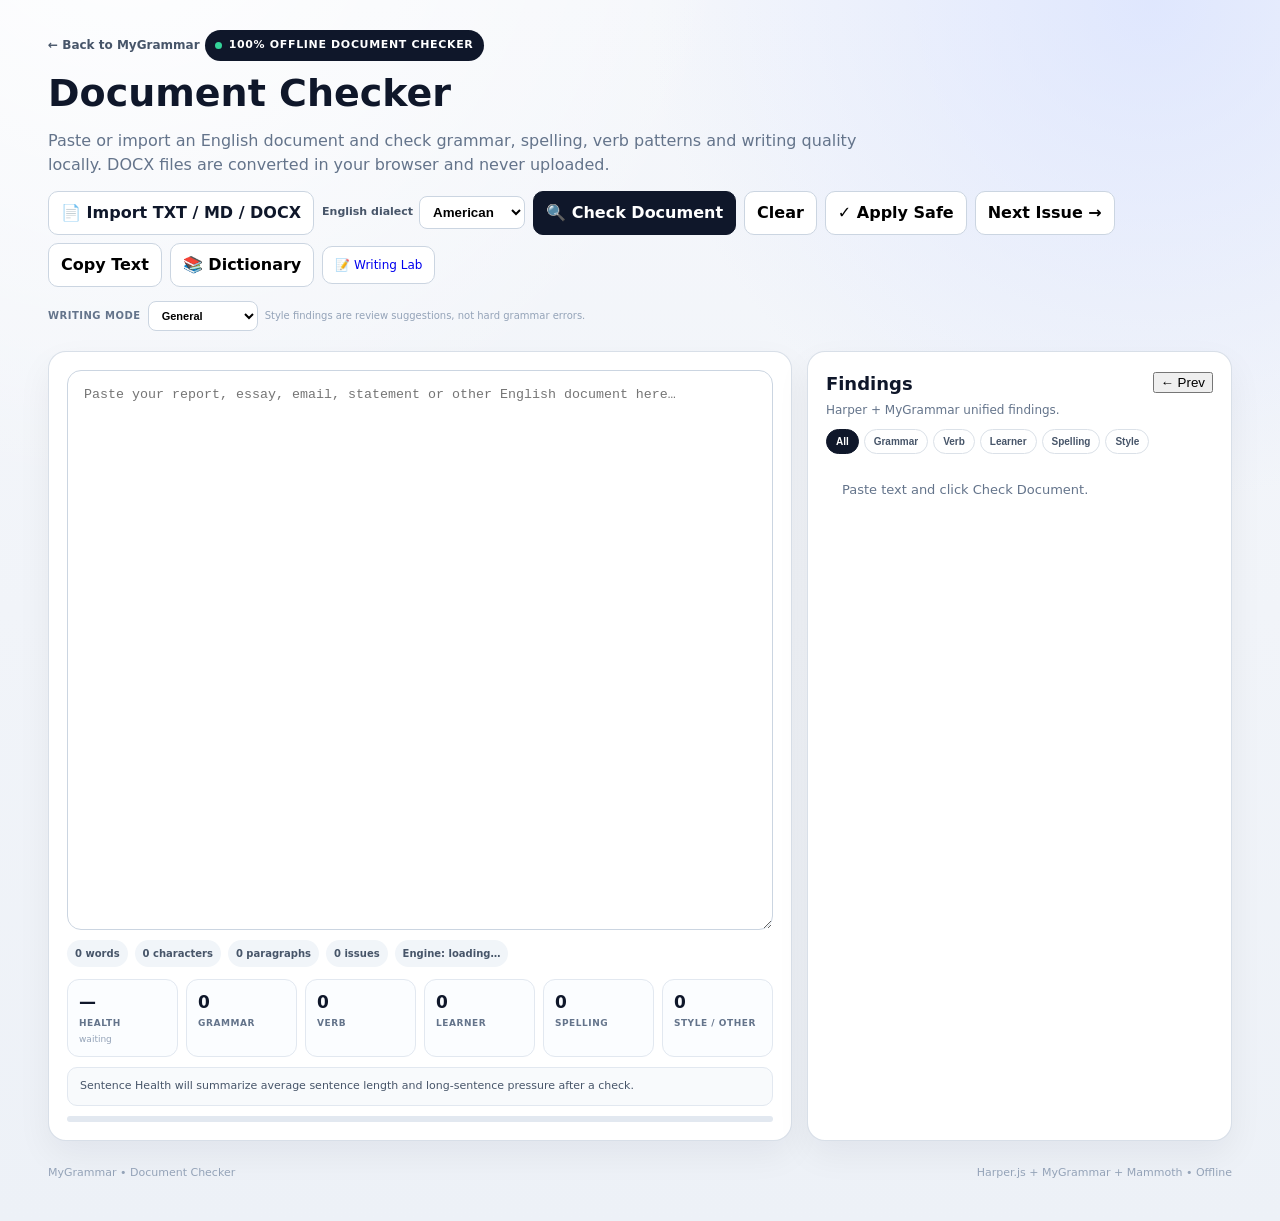
==== commit e89b0882: "fix: complete document health panel and workflow paths" ====
--- a/Document.html
+++ b/Document.html
@@ -69,12 +69,14 @@
 <span id="engineStat" class="stat">Engine: loading…</span>
 </div>
 <div class="health-grid" aria-label="Document health">
+  <div class="health-card"><strong id="healthScore">—</strong><span>Health</span><small id="healthScoreLabel">waiting</small></div>
   <div class="health-card"><strong id="healthGrammar">0</strong><span>Grammar</span></div>
   <div class="health-card"><strong id="healthVerb">0</strong><span>Verb</span></div>
   <div class="health-card"><strong id="healthLearner">0</strong><span>Learner</span></div>
   <div class="health-card"><strong id="healthSpelling">0</strong><span>Spelling</span></div>
   <div class="health-card"><strong id="healthStyle">0</strong><span>Style / Other</span></div>
 </div>
+<div id="sentenceNote" class="sentence-note">Sentence Health will summarize average sentence length and long-sentence pressure after a check.</div>
 <div class="progress"><span id="progressBar"></span></div>
 </section>
 
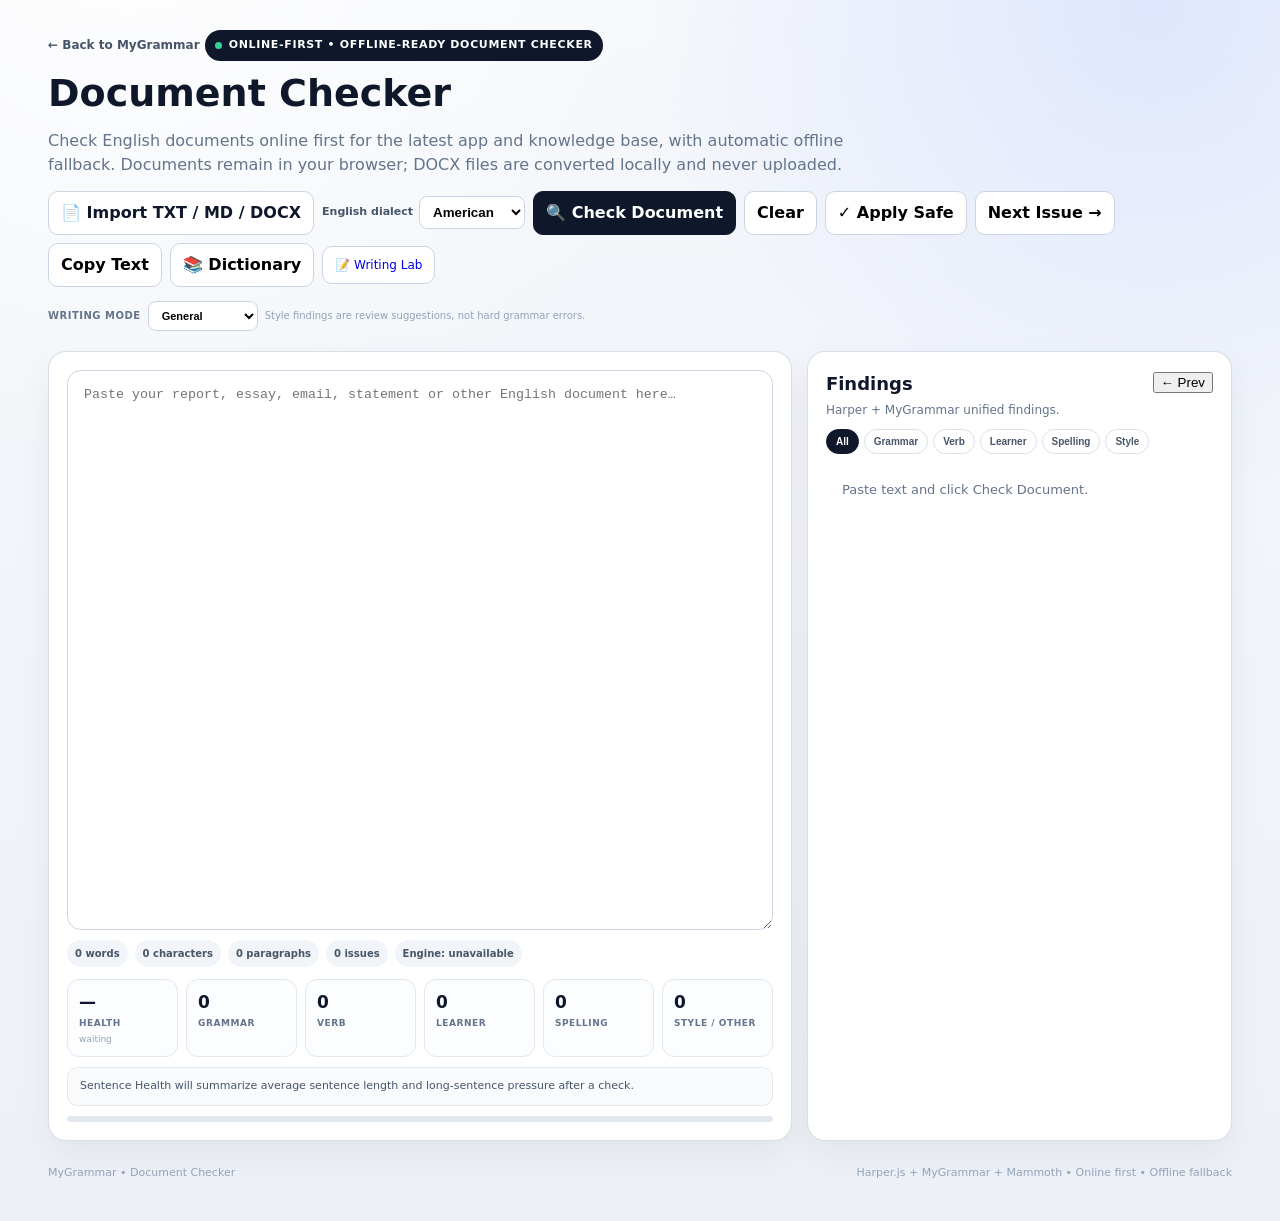
==== commit 8b6f3674: "chore: switch to online-first offline-fallback caching" ====
--- a/Document.html
+++ b/Document.html
@@ -25,9 +25,9 @@
 <div class="shell">
 <header class="doc-hero">
 <a href="index.html" class="back" style="text-decoration:none;color:#475569;font-size:12px;font-weight:800">← Back to MyGrammar</a>
-<div class="brand-row"><span class="offline-dot"></span><span>100% OFFLINE DOCUMENT CHECKER</span></div>
+<div class="brand-row"><span class="offline-dot"></span><span>ONLINE-FIRST • OFFLINE-READY DOCUMENT CHECKER</span></div>
 <h1>Document Checker</h1>
-<p>Paste or import an English document and check grammar, spelling, verb patterns and writing quality locally. DOCX files are converted in your browser and never uploaded.</p>
+<p>Check English documents online first for the latest app and knowledge base, with automatic offline fallback. Documents remain in your browser; DOCX files are converted locally and never uploaded.</p>
 <div class="doc-toolbar">
 <label for="fileInput" class="file-label">📄 Import TXT / MD / DOCX</label>
 <label style="display:flex;align-items:center;gap:6px;font-size:11px;color:#475569;font-weight:800">English dialect<select id="dialectSelect" style="border:1px solid #cbd5e1;border-radius:8px;padding:7px 9px;background:#fff;font-weight:700"><option value="American">American</option><option value="British">British</option><option value="Australian">Australian</option><option value="Canadian">Canadian</option><option value="Indian">Indian</option></select></label><input id="fileInput" class="file-input" type="file" accept=".txt,.md,.docx,text/plain,text/markdown,application/vnd.openxmlformats-officedocument.wordprocessingml.document">
@@ -94,7 +94,7 @@
 </aside>
 </div>
 
-<footer><span>MyGrammar • Document Checker</span><span>Harper.js + MyGrammar + Mammoth • Offline</span></footer>
+<footer><span>MyGrammar • Document Checker</span><span>Harper.js + MyGrammar + Mammoth • Online first • Offline fallback</span></footer>
 </div>
 <script src="vendor/harper.bundle.js"></script>
 <script src="vendor/mammoth.bundle.js"></script>
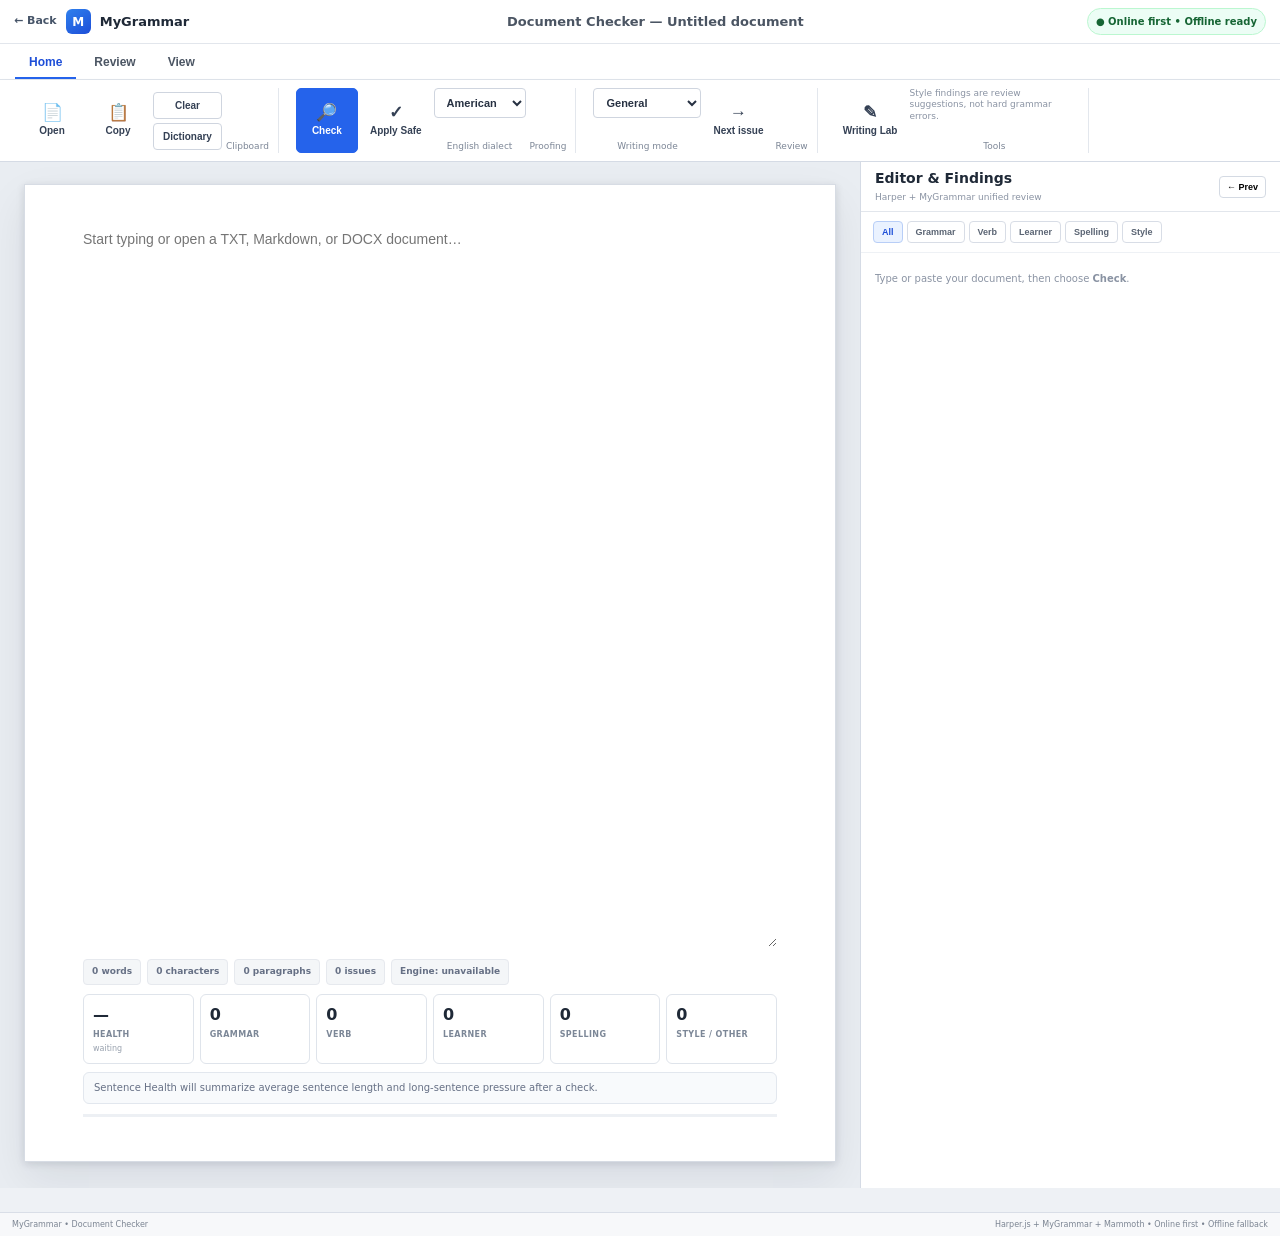
==== commit 3d6f1810: "feat: redesign document checker with Office-inspired workspace" ====
--- a/Document.html
+++ b/Document.html
@@ -7,98 +7,218 @@
 <title>MyGrammar — Document Checker</title>
 <link rel="manifest" href="manifest.json">
 <link rel="stylesheet" href="style.css">
-<style>.doc-hero{padding:8px 0 20px}.doc-hero h1{margin:4px 0 7px;font-size:38px}.doc-hero p{max-width:820px;color:#64748b;margin:0}
-.doc-toolbar{display:flex;gap:8px;flex-wrap:wrap;align-items:center;margin:14px 0}.doc-toolbar label,.doc-toolbar button{font:inherit;font-weight:800}.file-input{display:none}.file-label,.doc-btn{border:1px solid #cbd5e1;background:#fff;border-radius:10px;padding:9px 12px;cursor:pointer;font-size:12px}.doc-btn.primary{background:#0f172a;color:#fff;border-color:#0f172a}.doc-btn:disabled{opacity:.5;cursor:not-allowed}
-.doc-layout{display:grid;grid-template-columns:minmax(0,1.4fr) minmax(350px,.8fr);gap:15px}.doc-editor,.doc-results{padding:18px}.doc-editor textarea{min-height:560px;margin-top:0}.doc-meta{display:flex;gap:7px;flex-wrap:wrap;margin:10px 0}.stat{font-size:10px;font-weight:800;background:#f1f5f9;color:#475569;padding:6px 8px;border-radius:999px}
-.progress{height:6px;background:#e2e8f0;border-radius:999px;overflow:hidden;margin-top:10px}.progress>span{display:block;height:100%;width:0;background:#0f172a;transition:width .2s}
-.health-grid{display:grid;grid-template-columns:repeat(6,1fr);gap:8px;margin-top:12px}.health-card{padding:10px 11px;border:1px solid #e2e8f0;border-radius:12px;background:#fbfdff}.health-card strong{display:block;font-size:17px}.health-card span{display:block;margin-top:2px;font-size:9px;text-transform:uppercase;letter-spacing:.06em;color:#64748b;font-weight:900}.health-card small{display:block;margin-top:2px;font-size:9px;color:#94a3b8}
-.results-head{display:flex;justify-content:space-between;align-items:flex-start;gap:10px}.results-tools{display:flex;flex-wrap:wrap;gap:5px;margin:10px 0}.filter-btn{border:1px solid #dbe1e8;background:#fff;border-radius:999px;padding:6px 9px;font-size:10px;font-weight:900;color:#475569;cursor:pointer}.filter-btn.active{background:#0f172a;color:#fff;border-color:#0f172a}
-.results-scroll{max-height:560px;overflow:auto;display:grid;gap:9px}.result-item{border:1px solid #e2e8f0;border-radius:12px;padding:12px;background:#fbfdff}.result-item.review{border-left:3px solid #f59e0b}.result-item.safe{border-left:3px solid #22c55e}.result-head{display:flex;justify-content:space-between;gap:8px;align-items:flex-start}.result-item h3{margin:0;font-size:13px}.result-badges{display:flex;gap:5px;flex-wrap:wrap;justify-content:flex-end}.badge{font-size:9px;font-weight:900;text-transform:uppercase;letter-spacing:.05em;padding:4px 6px;border-radius:999px;background:#f1f5f9;color:#475569}.badge.safe{background:#ecfdf5;color:#166534}.badge.review{background:#fffbeb;color:#92400e}.result-item p{margin:6px 0;font-size:12px;color:#475569}.result-snippet{font-family:ui-monospace,SFMono-Regular,Menlo,monospace;background:#f8fafc;border-radius:8px;padding:8px;font-size:11px;white-space:pre-wrap}.result-actions{display:flex;gap:7px;margin-top:9px;flex-wrap:wrap}.result-actions button{border:1px solid #cbd5e1;border-radius:8px;background:#fff;padding:7px 9px;font-size:11px;font-weight:800;cursor:pointer}.result-actions .apply{background:#0f172a;color:#fff}.ok-state{padding:18px;color:#166534;background:#f0fdf4;border-radius:12px;border:1px solid #bbf7d0;font-size:13px}
-.results-nav{display:flex;gap:6px}.results-nav button{border:1px solid #dbe1e8;background:#fff;border-radius:8px;padding:6px 8px;font-size:10px;font-weight:800;cursor:pointer}
-.mode-row{display:flex;gap:7px;align-items:center;flex-wrap:wrap;margin-top:9px}.mode-row label{font-size:10px;color:#64748b;font-weight:900;text-transform:uppercase;letter-spacing:.05em}.mode-row select{border:1px solid #cbd5e1;border-radius:8px;padding:7px 9px;background:#fff;font-weight:800;font-size:11px}
-.dictionary-panel{margin-top:10px;padding:12px;border:1px solid #e2e8f0;border-radius:12px;background:#f8fafc}.dictionary-row{display:flex;gap:7px}.dictionary-row input{flex:1;min-width:0;border:1px solid #cbd5e1;border-radius:8px;padding:8px 10px;font:inherit;font-size:12px}.dictionary-list{display:flex;gap:6px;flex-wrap:wrap;margin-top:9px}.dictionary-chip{display:inline-flex;gap:5px;align-items:center;border:1px solid #dbe1e8;background:#fff;border-radius:999px;padding:5px 8px;font-size:10px;font-weight:800;color:#475569}.dictionary-chip button{border:0;background:transparent;color:#94a3b8;cursor:pointer;padding:0;font-weight:900}
-.sentence-note{margin-top:10px;padding:10px 12px;border-radius:10px;background:#f8fafc;border:1px solid #e2e8f0;color:#475569;font-size:11px;line-height:1.5}
-@media(max-width:1100px){.health-grid{grid-template-columns:repeat(3,1fr)}}@media(max-width:980px){.doc-layout{grid-template-columns:1fr}.results-scroll{max-height:none}}
-@media(max-width:600px){.doc-hero h1{font-size:32px}.doc-editor textarea{min-height:400px}.health-grid{grid-template-columns:repeat(2,1fr)}.results-head{display:block}.results-nav{margin-top:8px}}</style>
+<style>:root{
+  --office-blue:#2563eb;--office-blue-dark:#1d4ed8;--office-border:#d9dee7;--office-bg:#f3f5f8;
+  --office-text:#1f2937;--office-muted:#6b7280;--office-soft:#f8fafc;
+}
+*{box-sizing:border-box}
+body{margin:0;background:#eef1f5;color:var(--office-text);font-family:"Segoe UI",system-ui,-apple-system,BlinkMacSystemFont,sans-serif}
+.shell{max-width:none;width:100%;padding:0;min-height:100vh}
+.office-window{min-height:100vh;display:flex;flex-direction:column}
+.office-titlebar{height:44px;background:#fff;border-bottom:1px solid #e2e6ec;display:flex;align-items:center;gap:14px;padding:0 14px;position:sticky;top:0;z-index:30}
+.office-brand{display:flex;align-items:center;gap:9px;min-width:210px;font-size:13px;font-weight:700}
+.office-brand-mark{display:grid;place-items:center;width:25px;height:25px;border-radius:6px;background:linear-gradient(145deg,#2f80ed,#1d4ed8);color:#fff;font-weight:900;font-size:12px}
+.office-docname{flex:1;text-align:center;font-size:13px;color:#4b5563;font-weight:600;white-space:nowrap;overflow:hidden;text-overflow:ellipsis}
+.office-status{font-size:10px;color:#166534;font-weight:800;padding:5px 8px;border-radius:999px;background:#ecfdf5;border:1px solid #bbf7d0}
+.office-back{font-size:11px;color:#475569;text-decoration:none;font-weight:700}
+.office-back:hover{color:var(--office-blue)}
+.office-tabs{display:flex;align-items:flex-end;height:36px;background:#fff;border-bottom:1px solid #dfe4eb;padding:0 15px;gap:4px}
+.office-tab{border:0;background:transparent;color:#4b5563;padding:8px 14px 9px;font:600 12px/1 "Segoe UI",sans-serif;cursor:pointer;border-bottom:2px solid transparent}
+.office-tab.active{color:var(--office-blue-dark);border-bottom-color:var(--office-blue)}
+.office-tab:hover{background:#f5f7fa}
+.office-ribbon{background:#fff;border-bottom:1px solid #d5dbe5;box-shadow:0 2px 6px rgba(15,23,42,.04);display:flex;align-items:stretch;min-height:82px;padding:8px 12px;gap:8px;overflow:auto}
+.ribbon-group{display:flex;align-items:stretch;gap:4px;padding:0 9px;border-right:1px solid #e3e7ed;flex:0 0 auto}
+.ribbon-group:last-child{border-right:0}
+.ribbon-group-stack{display:flex;flex-direction:column;justify-content:center;gap:4px}
+.ribbon-label{font-size:9px;color:#7c8696;text-align:center;margin-top:auto;padding-top:3px;white-space:nowrap}
+.ribbon-btn{border:1px solid transparent;background:transparent;border-radius:5px;min-width:62px;min-height:51px;padding:6px 7px;display:flex;flex-direction:column;align-items:center;justify-content:center;gap:4px;color:#344054;cursor:pointer;font:600 10px/1.15 "Segoe UI",sans-serif}
+.ribbon-btn:hover{background:#f3f6fb;border-color:#dbe4f1}
+.ribbon-btn.primary{color:#fff;background:var(--office-blue);border-color:var(--office-blue)}
+.ribbon-btn.primary:hover{background:var(--office-blue-dark)}
+.ribbon-icon{font-size:17px;line-height:1}
+.ribbon-inline{display:flex;align-items:center;gap:6px}
+.ribbon-select{height:30px;border:1px solid #cfd5df;border-radius:4px;background:#fff;padding:0 8px;font:600 11px "Segoe UI",sans-serif;color:#273142}
+.ribbon-help{font-size:9px;color:#8a93a3;max-width:170px;line-height:1.25}
+.office-workspace{display:grid;grid-template-columns:minmax(0,1fr) minmax(360px,420px);gap:0;min-height:0;flex:1;background:#e9edf2}
+.office-editor-pane{background:#e9edf2;padding:22px 24px 26px;overflow:auto}
+.office-page-wrap{max-width:940px;margin:0 auto}
+.office-page{
+  background:#fff;min-height:720px;border:1px solid #d7dce4;box-shadow:0 2px 8px rgba(15,23,42,.12),0 18px 42px rgba(15,23,42,.08);
+  padding:42px 58px 44px;
+}
+.doc-hero{padding:0 0 14px}
+.doc-hero .brand-row,.doc-hero h1,.doc-hero p{display:none}
+.doc-layout{display:block}
+.doc-editor{padding:0;background:transparent;border:0;box-shadow:none}
+.doc-editor textarea{
+  display:block;width:100%;min-height:720px;margin:0;resize:vertical;border:0;border-radius:0;padding:0;
+  background:#fff;color:#111827;outline:none;font:14px/1.78 "Aptos","Segoe UI",Arial,sans-serif;white-space:pre-wrap;
+}
+.doc-editor textarea::selection{background:#cfe0ff}
+.office-toolbar-meta{display:flex;align-items:center;gap:8px;margin:12px 0 0;flex-wrap:wrap}
+.doc-meta{display:flex;gap:6px;flex-wrap:wrap;align-items:center}
+.stat{font-size:9px;font-weight:700;background:#f4f6f8;color:#667085;padding:5px 8px;border-radius:4px;border:1px solid #e6e9ee}
+.progress{height:3px;background:#edf0f4;overflow:hidden;margin-top:10px}.progress>span{display:block;height:100%;width:0;background:var(--office-blue);transition:width .2s}
+.health-grid{display:grid;grid-template-columns:repeat(6,1fr);gap:6px;margin-top:9px}
+.health-card{padding:8px 9px;border:1px solid #dfe4eb;border-radius:6px;background:#fff}.health-card strong{display:block;font-size:16px;color:#1f2937}.health-card span{display:block;margin-top:2px;font-size:8px;text-transform:uppercase;letter-spacing:.05em;color:#7c8797;font-weight:800}.health-card small{display:block;margin-top:2px;font-size:8px;color:#98a1ae}
+.sentence-note{margin-top:8px;padding:8px 10px;border-radius:6px;background:#f8fafc;border:1px solid #e2e7ee;color:#667085;font-size:10px;line-height:1.45}
+.office-review-pane{background:#fff;border-left:1px solid #d5dbe5;display:flex;flex-direction:column;min-height:0}
+.review-header{height:50px;display:flex;align-items:center;justify-content:space-between;padding:0 14px;border-bottom:1px solid #e2e6ec}
+.review-title{font-size:14px;font-weight:700}.review-subtitle{font-size:9px;color:#8a93a3;margin-top:2px}
+.results-tools{display:flex;gap:4px;flex-wrap:wrap;padding:9px 12px;border-bottom:1px solid #eef1f5}
+.filter-btn{border:1px solid #d8dde6;background:#fff;border-radius:4px;padding:5px 8px;font-size:9px;font-weight:700;color:#5a6473;cursor:pointer}.filter-btn.active{background:#eaf2ff;color:#1d4ed8;border-color:#b8cef7}
+.results-scroll{flex:1;overflow:auto;display:grid;gap:0;align-content:start}
+.result-item{border:0;border-bottom:1px solid #eceff3;border-left:3px solid transparent;padding:13px 14px;background:#fff}.result-item:hover{background:#fafbfd}.result-item.review{border-left-color:#f59e0b}.result-item.safe{border-left-color:#22c55e}
+.result-head{display:flex;justify-content:space-between;gap:8px;align-items:flex-start}.result-item h3{margin:0;font-size:12px}.result-badges{display:flex;gap:4px;flex-wrap:wrap;justify-content:flex-end}.badge{font-size:8px;font-weight:800;text-transform:uppercase;letter-spacing:.04em;padding:3px 5px;border-radius:3px;background:#f2f4f7;color:#596273}.badge.safe{background:#ecfdf3;color:#166534}.badge.review{background:#fff7e8;color:#9a6700}
+.result-item p{margin:6px 0;font-size:10px;line-height:1.45;color:#667085}.result-snippet{font-family:ui-monospace,SFMono-Regular,Menlo,monospace;background:#f8fafc;border:1px solid #eef1f4;border-radius:4px;padding:7px;font-size:10px;white-space:pre-wrap}.result-actions{display:flex;gap:5px;margin-top:8px;flex-wrap:wrap}.result-actions button{border:1px solid #d4dae3;border-radius:4px;background:#fff;padding:6px 8px;font-size:9px;font-weight:700;cursor:pointer}.result-actions .apply{background:var(--office-blue);border-color:var(--office-blue);color:#fff}
+.results-nav{display:flex;gap:4px}.results-nav button{border:1px solid #d4dae3;background:#fff;border-radius:4px;padding:5px 7px;font-size:9px;font-weight:700;cursor:pointer}
+.ok-state{margin:14px;padding:14px;color:#166534;background:#f0fdf4;border-radius:5px;border:1px solid #c8efd6;font-size:10px}
+.dictionary-panel{margin:0;padding:10px 12px;border-top:1px solid #e6e9ee;border-bottom:1px solid #e6e9ee;background:#fafbfd}
+.dictionary-row{display:flex;gap:6px}.dictionary-row input{flex:1;min-width:0;border:1px solid #cfd5df;border-radius:4px;padding:7px 8px;font-size:10px}.dictionary-list{display:flex;gap:5px;flex-wrap:wrap;margin-top:8px}.dictionary-chip{display:inline-flex;gap:5px;align-items:center;border:1px solid #dbe1e8;background:#fff;border-radius:12px;padding:4px 7px;font-size:9px;font-weight:700;color:#536071}.dictionary-chip button{border:0;background:transparent;color:#98a1ae;cursor:pointer;padding:0;font-weight:900}
+.mode-row{display:flex;gap:8px;align-items:center;flex-wrap:wrap;padding:8px 12px;border-bottom:1px solid #edf0f4;background:#fafbfd}.mode-row label{font-size:9px;color:#667085;font-weight:800;text-transform:uppercase;letter-spacing:.05em}.mode-row select{border:1px solid #cfd5df;border-radius:4px;padding:6px 8px;background:#fff;font-weight:600;font-size:10px}.mode-row span{font-size:9px;color:#98a1ae}
+.doc-btn,.file-label{border:1px solid #cfd5df;background:#fff;border-radius:4px;padding:7px 9px;cursor:pointer;font-size:10px;font-weight:700;color:#344054;text-decoration:none}.doc-btn.primary{background:var(--office-blue);border-color:var(--office-blue);color:#fff}.doc-btn:hover,.file-label:hover{background:#f3f6fb}.doc-btn.primary:hover{background:var(--office-blue-dark)}
+.file-input{display:none}
+.doc-toolbar{display:none}
+.doc-results{padding:0;background:transparent;border:0;box-shadow:none}
+footer{height:24px;background:#f7f8fa;border-top:1px solid #d9dee7;display:flex;justify-content:space-between;align-items:center;padding:0 12px;color:#7b8492;font-size:8px}
+.back{display:none}
+@media(max-width:1150px){.office-workspace{grid-template-columns:minmax(0,1fr) minmax(320px,380px)}.office-page{padding:34px 42px 38px}.health-grid{grid-template-columns:repeat(3,1fr)}}
+@media(max-width:900px){.office-workspace{grid-template-columns:1fr}.office-review-pane{min-height:460px}.office-page{padding:28px 30px}.ribbon-help{display:none}}
+@media(max-width:640px){.office-titlebar{padding:0 9px;gap:8px}.office-brand{min-width:auto}.office-brand span:not(.office-brand-mark){display:none}.office-docname{font-size:11px}.office-ribbon{padding:6px;gap:4px}.ribbon-group{padding:0 5px}.ribbon-btn{min-width:55px}.office-editor-pane{padding:10px}.office-page{padding:22px 18px;min-height:620px}.health-grid{grid-template-columns:repeat(2,1fr)}.office-tabs{padding:0 7px}.office-tab{padding:8px 10px}}
+</style>
 </head>
-<body>
-<div class="shell">
-<header class="doc-hero">
-<a href="index.html" class="back" style="text-decoration:none;color:#475569;font-size:12px;font-weight:800">← Back to MyGrammar</a>
-<div class="brand-row"><span class="offline-dot"></span><span>ONLINE-FIRST • OFFLINE-READY DOCUMENT CHECKER</span></div>
-<h1>Document Checker</h1>
-<p>Check English documents online first for the latest app and knowledge base, with automatic offline fallback. Documents remain in your browser; DOCX files are converted locally and never uploaded.</p>
-<div class="doc-toolbar">
-<label for="fileInput" class="file-label">📄 Import TXT / MD / DOCX</label>
-<label style="display:flex;align-items:center;gap:6px;font-size:11px;color:#475569;font-weight:800">English dialect<select id="dialectSelect" style="border:1px solid #cbd5e1;border-radius:8px;padding:7px 9px;background:#fff;font-weight:700"><option value="American">American</option><option value="British">British</option><option value="Australian">Australian</option><option value="Canadian">Canadian</option><option value="Indian">Indian</option></select></label><input id="fileInput" class="file-input" type="file" accept=".txt,.md,.docx,text/plain,text/markdown,application/vnd.openxmlformats-officedocument.wordprocessingml.document">
-<button id="checkBtn" class="doc-btn primary">🔍 Check Document</button>
-<button id="clearBtn" class="doc-btn">Clear</button>
-<button id="applyAllBtn" class="doc-btn">✓ Apply Safe</button><button id="nextIssueBtn" class="doc-btn">Next Issue →</button>
-<button id="copyBtn" class="doc-btn">Copy Text</button><button id="dictionaryBtn" class="doc-btn">📚 Dictionary</button>
-<a href="Toefl.html" class="file-label" style="text-decoration:none">📝 Writing Lab</a>
-</div>
-<div class="mode-row">
-  <label for="writingMode">Writing mode</label>
-  <select id="writingMode">
-    <option value="General">General</option>
-    <option value="Academic">Academic</option>
-    <option value="Professional">Professional</option>
-    <option value="Policy">Policy / UN</option>
-    <option value="Email">Formal Email</option>
-  </select>
-  <span style="font-size:10px;color:#94a3b8">Style findings are review suggestions, not hard grammar errors.</span>
-</div>
-<div id="dictionaryPanel" class="dictionary-panel" hidden>
-  <div style="font-size:11px;font-weight:900;color:#334155;margin-bottom:8px">Personal dictionary</div>
-  <div class="dictionary-row">
-    <input id="dictionaryInput" type="text" placeholder="Add a word or phrase, e.g. PesisirKita">
-    <button id="dictionaryAddBtn" class="doc-btn" type="button">Add</button>
+<body><div class="office-window">
+<header>
+  <div class="office-titlebar">
+    <div class="office-brand">
+      <a href="index.html" class="office-back">← Back</a>
+      <span class="office-brand-mark">M</span>
+      <span>MyGrammar</span>
+    </div>
+    <div class="office-docname">Document Checker — Untitled document</div>
+    <div class="office-status">● Online first • Offline ready</div>
   </div>
-  <div id="dictionaryList" class="dictionary-list"></div>
-</div>
+  <nav class="office-tabs" aria-label="Document tools">
+    <button class="office-tab active" type="button">Home</button>
+    <button class="office-tab" type="button">Review</button>
+    <button class="office-tab" type="button">View</button>
+  </nav>
+  <div class="office-ribbon">
+    <div class="ribbon-group">
+      <label for="fileInput" class="ribbon-btn" style="cursor:pointer">
+        <span class="ribbon-icon">📄</span><span>Open</span>
+      </label>
+      <button id="copyBtn" class="ribbon-btn" type="button"><span class="ribbon-icon">📋</span><span>Copy</span></button>
+      <div class="ribbon-group-stack">
+        <button id="clearBtn" class="doc-btn" type="button">Clear</button>
+        <button id="dictionaryBtn" class="doc-btn" type="button">Dictionary</button>
+      </div>
+      <div class="ribbon-label">Clipboard</div>
+    </div>
+    <div class="ribbon-group">
+      <button id="checkBtn" class="ribbon-btn primary" type="button"><span class="ribbon-icon">🔎</span><span>Check</span></button>
+      <button id="applyAllBtn" class="ribbon-btn" type="button"><span class="ribbon-icon">✓</span><span>Apply Safe</span></button>
+      <div class="ribbon-group-stack">
+        <div class="ribbon-inline"><select id="dialectSelect" class="ribbon-select"><option value="American">American</option><option value="British">British</option><option value="Australian">Australian</option><option value="Canadian">Canadian</option><option value="Indian">Indian</option></select></div>
+        <div class="ribbon-label">English dialect</div>
+      </div>
+      <div class="ribbon-label">Proofing</div>
+    </div>
+    <div class="ribbon-group">
+      <div class="ribbon-group-stack">
+        <select id="writingMode" class="ribbon-select">
+          <option value="General">General</option><option value="Academic">Academic</option><option value="Professional">Professional</option><option value="Policy">Policy / UN</option><option value="Email">Formal Email</option>
+        </select>
+        <div class="ribbon-label">Writing mode</div>
+      </div>
+      <button id="nextIssueBtn" class="ribbon-btn" type="button"><span class="ribbon-icon">→</span><span>Next issue</span></button>
+      <div class="ribbon-label">Review</div>
+    </div>
+    <div class="ribbon-group">
+      <a href="Toefl.html" class="ribbon-btn" style="text-decoration:none"><span class="ribbon-icon">✎</span><span>Writing Lab</span></a>
+      <div class="ribbon-group-stack">
+        <span class="ribbon-help">Style findings are review suggestions, not hard grammar errors.</span>
+        <div class="ribbon-label">Tools</div>
+      </div>
+    </div>
+    <input id="fileInput" class="file-input" type="file" accept=".txt,.md,.docx,text/plain,text/markdown,application/vnd.openxmlformats-officedocument.wordprocessingml.document">
+  </div>
 </header>
 
-<div class="doc-layout">
-<section class="card doc-editor">
-<textarea id="docText" placeholder="Paste your report, essay, email, statement or other English document here…"></textarea>
-<div class="doc-meta">
-<span id="wordStat" class="stat">0 words</span>
-<span id="charStat" class="stat">0 characters</span>
-<span id="paraStat" class="stat">0 paragraphs</span>
-<span id="issueStat" class="stat">0 issues</span>
-<span id="engineStat" class="stat">Engine: loading…</span>
-</div>
-<div class="health-grid" aria-label="Document health">
-  <div class="health-card"><strong id="healthScore">—</strong><span>Health</span><small id="healthScoreLabel">waiting</small></div>
-  <div class="health-card"><strong id="healthGrammar">0</strong><span>Grammar</span></div>
-  <div class="health-card"><strong id="healthVerb">0</strong><span>Verb</span></div>
-  <div class="health-card"><strong id="healthLearner">0</strong><span>Learner</span></div>
-  <div class="health-card"><strong id="healthSpelling">0</strong><span>Spelling</span></div>
-  <div class="health-card"><strong id="healthStyle">0</strong><span>Style / Other</span></div>
-</div>
-<div id="sentenceNote" class="sentence-note">Sentence Health will summarize average sentence length and long-sentence pressure after a check.</div>
-<div class="progress"><span id="progressBar"></span></div>
-</section>
-
-<aside class="card doc-results">
-<div class="results-head"><div><h2 style="margin:0;font-size:18px">Findings</h2><p style="margin:4px 0 0;color:#64748b;font-size:12px">Harper + MyGrammar unified findings.</p></div><div class="nav-issue"><button id="prevIssueBtn" type="button">← Prev</button></div></div>
-<div class="results-tools">
-  <button class="filter-btn active" data-filter="all">All</button>
-  <button class="filter-btn" data-filter="Grammar">Grammar</button>
-  <button class="filter-btn" data-filter="Verb">Verb</button>
-  <button class="filter-btn" data-filter="Indonesian learner pattern">Learner</button>
-  <button class="filter-btn" data-filter="Spelling">Spelling</button>
-  <button class="filter-btn" data-filter="Style">Style</button>
-</div>
-<div id="results" class="results-scroll"><div style="padding:16px;color:#64748b;font-size:13px">Paste text and click Check Document.</div></div>
-</aside>
-</div>
+<main class="office-workspace">
+  <section class="office-editor-pane">
+    <div class="office-page-wrap">
+      <div class="office-page">
+        <section class="doc-editor">
+          <textarea id="docText" spellcheck="false" placeholder="Start typing or open a TXT, Markdown, or DOCX document…"></textarea>
+        </section>
+        <div class="office-toolbar-meta">
+          <div class="doc-meta">
+            <span id="wordStat" class="stat">0 words</span>
+            <span id="charStat" class="stat">0 characters</span>
+            <span id="paraStat" class="stat">0 paragraphs</span>
+            <span id="issueStat" class="stat">0 issues</span>
+            <span id="engineStat" class="stat">Engine: loading…</span>
+          </div>
+        </div>
+        <div class="health-grid" aria-label="Document health">
+          <div class="health-card"><strong id="healthScore">—</strong><span>Health</span><small id="healthScoreLabel">waiting</small></div>
+          <div class="health-card"><strong id="healthGrammar">0</strong><span>Grammar</span></div>
+          <div class="health-card"><strong id="healthVerb">0</strong><span>Verb</span></div>
+          <div class="health-card"><strong id="healthLearner">0</strong><span>Learner</span></div>
+          <div class="health-card"><strong id="healthSpelling">0</strong><span>Spelling</span></div>
+          <div class="health-card"><strong id="healthStyle">0</strong><span>Style / Other</span></div>
+        </div>
+        <div id="sentenceNote" class="sentence-note">Sentence Health will summarize average sentence length and long-sentence pressure after a check.</div>
+        <div class="progress"><span id="progressBar"></span></div>
+      </div>
+    </div>
+  </section>
+
+  <aside class="office-review-pane">
+    <div class="review-header">
+      <div><div class="review-title">Editor & Findings</div><div class="review-subtitle">Harper + MyGrammar unified review</div></div>
+      <div class="results-nav">
+        <button id="prevIssueBtn" type="button">← Prev</button>
+      </div>
+    </div>
+    <div class="results-tools">
+      <button class="filter-btn active" data-filter="all">All</button>
+      <button class="filter-btn" data-filter="Grammar">Grammar</button>
+      <button class="filter-btn" data-filter="Verb">Verb</button>
+      <button class="filter-btn" data-filter="Indonesian learner pattern">Learner</button>
+      <button class="filter-btn" data-filter="Spelling">Spelling</button>
+      <button class="filter-btn" data-filter="Style">Style</button>
+    </div>
+    <div id="dictionaryPanel" class="dictionary-panel" hidden>
+      <div style="font-size:10px;font-weight:800;color:#344054;margin-bottom:7px">Personal dictionary</div>
+      <div class="dictionary-row">
+        <input id="dictionaryInput" type="text" placeholder="Add a word or phrase, e.g. PesisirKita">
+        <button id="dictionaryAddBtn" class="doc-btn" type="button">Add</button>
+      </div>
+      <div id="dictionaryList" class="dictionary-list"></div>
+    </div>
+    <div id="results" class="results-scroll">
+      <div style="padding:18px 14px;color:#8a93a3;font-size:10px">Type or paste your document, then choose <strong>Check</strong>.</div>
+    </div>
+  </aside>
+</main>
 
 <footer><span>MyGrammar • Document Checker</span><span>Harper.js + MyGrammar + Mammoth • Online first • Offline fallback</span></footer>
 </div>
+
 <script src="vendor/harper.bundle.js"></script>
 <script src="vendor/mammoth.bundle.js"></script>
 <script src="grammar-engine.js"></script>
 <script src="document.js"></script>
+<script>
+if ('serviceWorker' in navigator) {
+  window.addEventListener('load', function () {
+    navigator.serviceWorker.register('./sw.js', { updateViaCache: 'none' })
+      .then(function (registration) { return registration.update(); })
+      .catch(function (error) { console.warn('Service Worker registration failed:', error); });
+  });
+}
+</script>
 </body>
 </html>
